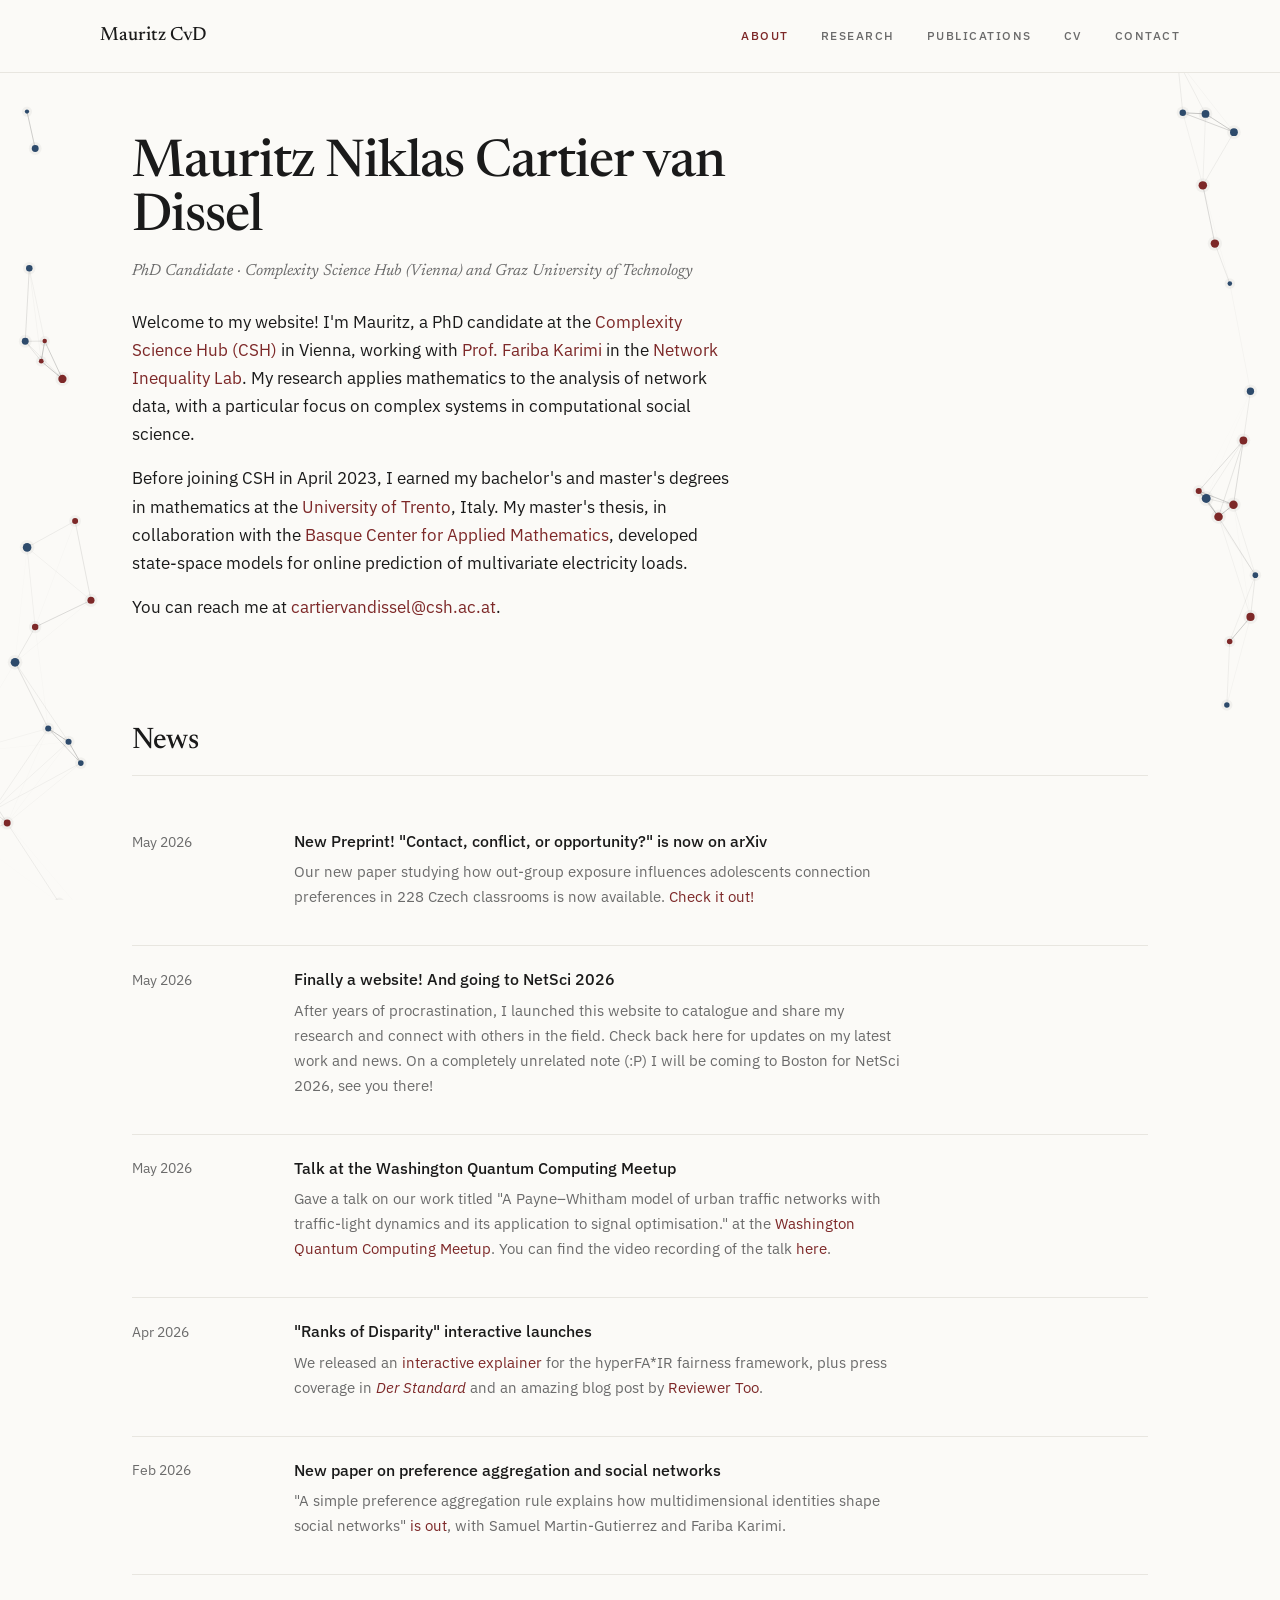
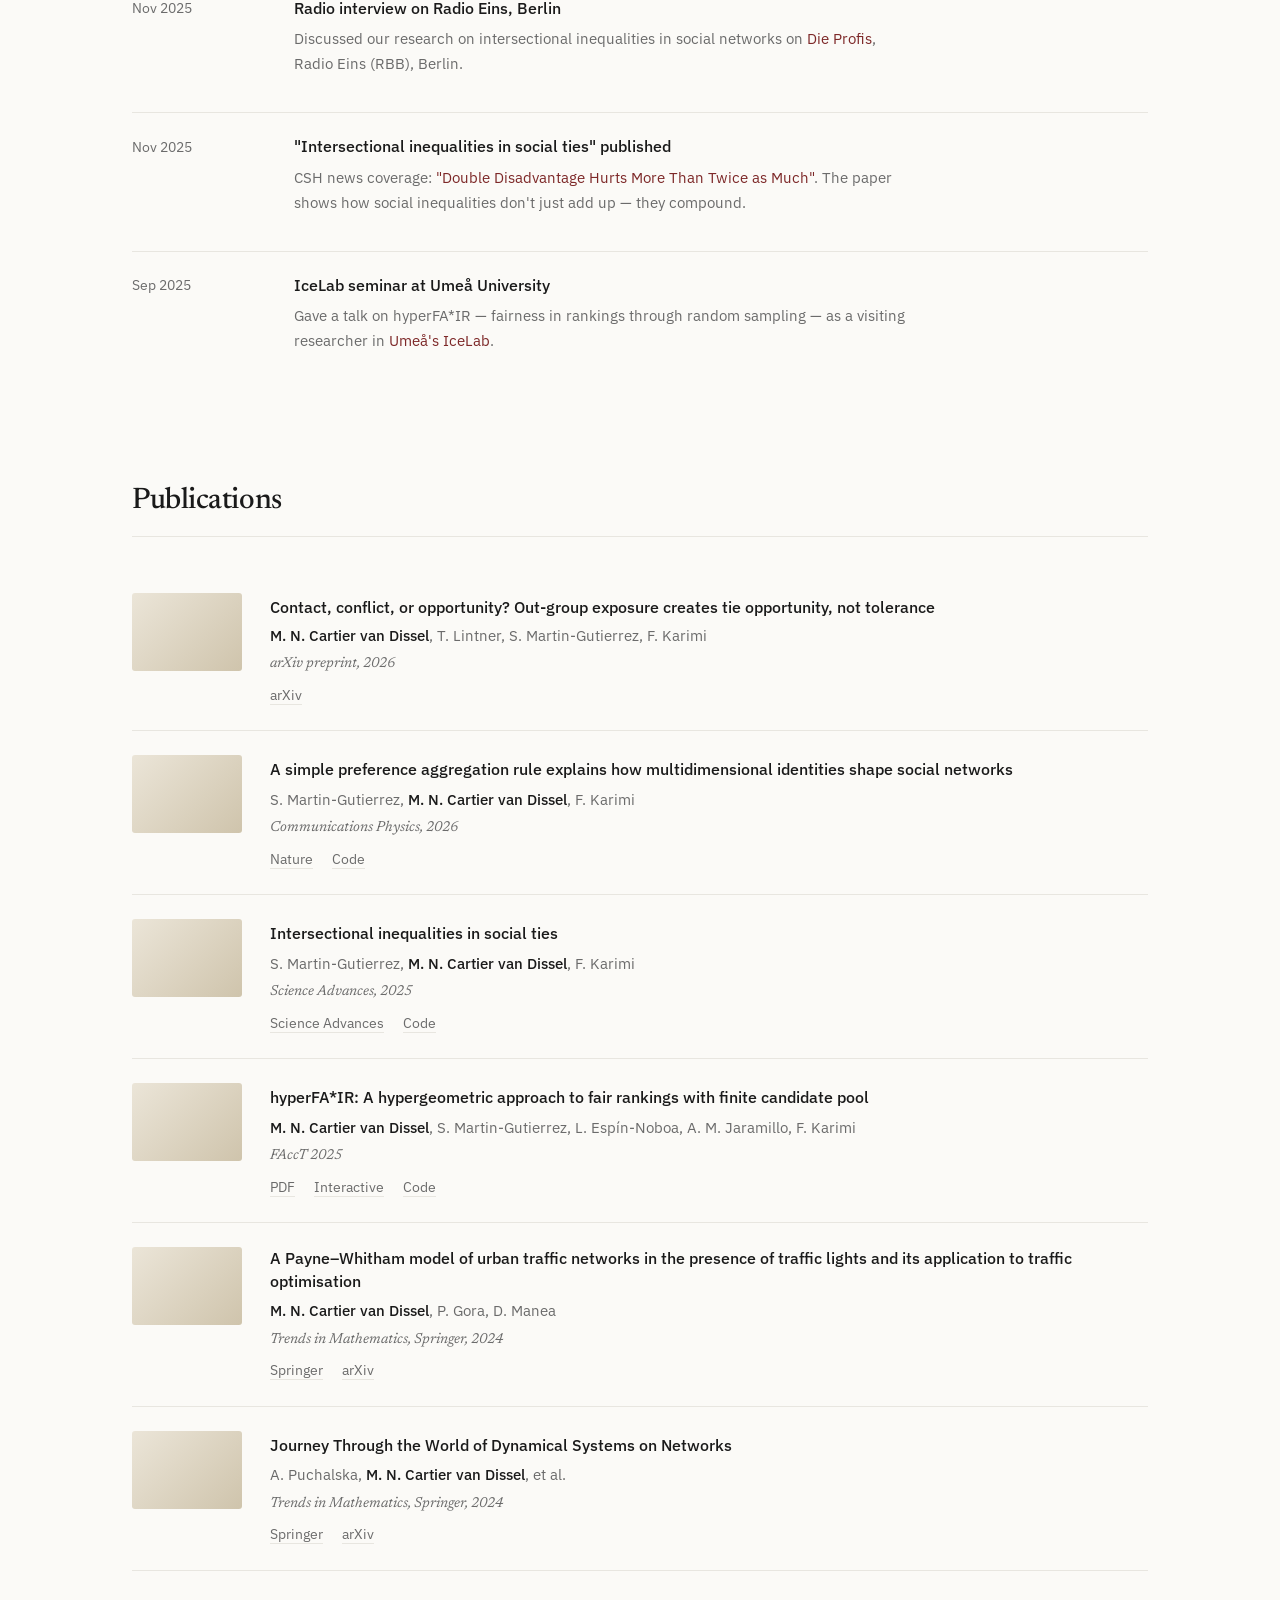
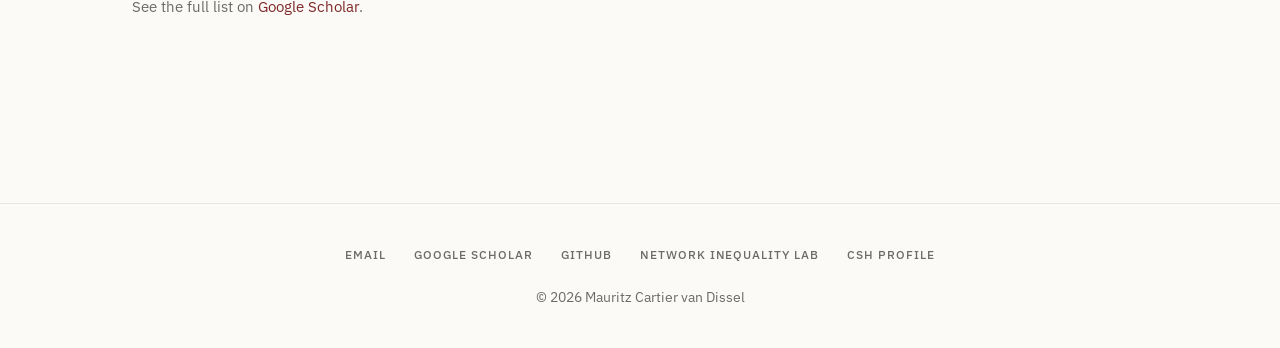
==== index.html @ 8b603297 "Update of animations and content" ====
<!DOCTYPE html>
<html lang="en">
<head>
  <meta charset="UTF-8" />
  <meta name="viewport" content="width=device-width, initial-scale=1.0" />
  <title>Mauritz Cartier van Dissel</title>
  <meta name="description" content="Mauritz Cartier van Dissel — PhD candidate in network science and complex systems at the Complexity Science Hub, Vienna." />

  <link rel="preconnect" href="https://fonts.googleapis.com">
  <link rel="preconnect" href="https://fonts.gstatic.com" crossorigin>
  <link href="https://fonts.googleapis.com/css2?family=Newsreader:ital,wght@0,400;0,500;0,600;1,400&family=IBM+Plex+Sans:wght@400;500;600&display=swap" rel="stylesheet">

  <link rel="stylesheet" href="/style.css" />
</head>
<body>

  <!-- ============== NAV ============== -->
  <nav class="site-nav">
    <div class="inner">
      <a href="/" class="brand">Mauritz CvD</a>
      <ul>
        <li><a href="/" class="current">About</a></li>
        <li><a href="/research/">Research</a></li>
        <li><a href="#publications">Publications</a></li>
        <li><a href="cv.pdf">CV</a></li>
        <li><a href="#contact">Contact</a></li>
      </ul>
    </div>
  </nav>

  <main>

    <!-- ============== HERO ============== -->
    <section id="about" class="hero">
      <div>
        <h1>Mauritz Niklas Cartier van Dissel</h1>
        <div class="role">PhD Candidate · Complexity Science Hub (Vienna) and Graz University of Technology</div>
        <p>
          Welcome to my website! I'm Mauritz, a PhD candidate at the
          <a href="https://csh.ac.at/">Complexity Science Hub (CSH)</a> in Vienna,
          working with <a href="https://csh.ac.at/researcher/fariba-karimi/">Prof. Fariba Karimi</a>
          in the <a href="https://networkinequality.com">Network Inequality Lab</a>.
          My research applies mathematics to the analysis of network data, with
          a particular focus on complex systems in computational social science.
        </p>
        <p>
          Before joining CSH in April 2023, I earned my bachelor's and master's
          degrees in mathematics at the
          <a href="https://www.unitn.it/">University of Trento</a>, Italy.
          My master's thesis, in collaboration with the
          <a href="https://www.bcamath.org/">Basque Center for Applied Mathematics</a>,
          developed state-space models for online prediction of multivariate
          electricity loads.
        </p>
        <p>
          You can reach me at
          <a href="mailto:cartiervandissel@csh.ac.at">cartiervandissel@csh.ac.at</a>.
        </p>
      </div>

      <div class="hero-network">
        <canvas id="network-canvas" width="280" height="280" aria-label="Animated network with two groups of nodes drifting under mild homophily"></canvas>
        <div class="caption"> </div>
      </div>
    </section>

    <!-- ============== NEWS ============== -->
    <section id="news">
      <h2>News</h2>
      <div class="news-list">

        <div class="news-item">
          <div class="date">May 2026</div>
          <div>
            <h3>New Preprint! "Contact, conflict, or opportunity?" is now on arXiv</h3>
            <p>
            Our new paper studying how out-group exposure influences adolescents connection preferences in 228 Czech classrooms is now available. <a href="https://arxiv.org/abs/2605.28284">Check it out!</a>
            </p>
          </div>
        </div>

        <div class="news-item">
          <div class="date">May 2026</div>
          <div>
            <h3>Finally a website! And going to NetSci 2026</h3>
            <p>
              After years of procrastination, I launched this website to catalogue and share my research and connect with others in the field. Check back here for updates on my latest work and news. On a completely unrelated note (:P) I will be coming to Boston for NetSci 2026, see you there!
            </p>
          </div>
        </div>

        <div class="news-item">
          <div class="date">May 2026</div>
          <div>
            <h3>Talk at the Washington Quantum Computing Meetup</h3>
            <p>
              Gave a talk on our work titled "A Payne–Whitham model of urban traffic networks with traffic-light dynamics and its application to signal optimisation." at the
              <a href="https://www.meetup.com/washington-quantum-computing-meetup/events/314605147/?eventOrigin=group_past_events">Washington Quantum Computing Meetup</a>. You can find the video recording of the talk <a href="https://www.youtube.com/watch?v=SikmQ08hCIs&t=288s">here</a>.
            </p>
          </div>
        </div>

        <!-- Infobae press coverage (not needed)
        <div class="news-item">
          <div class="date">May 2026</div>
          <div>
            <h3>Press coverage in <em>Infobae</em></h3>
            <p>
              Our work on multidimensional identities and social networks featured
              in Infobae, discussing how mathematical models explain patterns of
              social grouping and persistent divisions.
              <a href="https://www.infobae.com/tendencias/2026/05/16/la-seleccion-de-amistades-y-parejas-bajo-modelos-matematicos-explica-patrones-de-agrupacion-social-y-persistencia-de-divisiones/">Read more</a>.
            </p>
          </div>
        </div>-->

        <div class="news-item">
          <div class="date">Apr 2026</div>
          <div>
            <h3>"Ranks of Disparity" interactive launches</h3>
            <p>
              We released an
              <a href="https://vis.csh.ac.at/ranks-of-disparity/">interactive explainer</a>
              for the hyperFA*IR fairness framework, plus press coverage in
              <em><a href="https://www.derstandard.at/story/3000000315614/oesterreichischer-algorithmus-soll-diskriminierung-bei-bewerbungen-vermeiden">Der Standard</a></em> and an amazing blog post by <a href="https://www.reviewertoo.com/ranking-algorithm-fairness-hyperfair/">Reviewer Too</a>.
            </p>
          </div>
        </div>

        <div class="news-item">
          <div class="date">Feb 2026</div>
          <div>
            <h3>New paper on preference aggregation and social networks</h3>
            <p>
              "A simple preference aggregation rule explains how multidimensional
              identities shape social networks" <a href="https://www.nature.com/articles/s42005-026-02537-3">is out</a>, with Samuel Martin-Gutierrez
              and Fariba Karimi.
            </p>
          </div>
        </div>

        <div class="news-item">
          <div class="date">Nov 2025</div>
          <div>
            <h3>Radio interview on Radio Eins, Berlin</h3>
            <p>
              Discussed our research on intersectional inequalities in social networks on
              <a href="https://www.radioeins.de/programm/sendungen/die_profis/archivierte_sendungen/beitraege/mehrfache-diskriminierung-erschwert-aufbau-sozialer-netzwerke.html">Die Profis</a>,
              Radio Eins (RBB), Berlin.
            </p>
          </div>
        </div>

        <div class="news-item">
          <div class="date">Nov 2025</div>
          <div>
            <h3>"Intersectional inequalities in social ties" published</h3>
            <p>
              CSH news coverage: <a href="https://csh.ac.at/news/double-disadvantage-hurts-more-than-twice-as-much/">"Double Disadvantage Hurts More Than Twice as Much"</a>. The paper shows how social inequalities don't just add up — they compound.
            </p>
          </div>
        </div>

        <div class="news-item">
          <div class="date">Sep 2025</div>
          <div>
            <h3>IceLab seminar at Umeå University</h3>
            <p>
              Gave a talk on hyperFA*IR — fairness in rankings through random sampling — as a visiting researcher in
              <a href="https://www.umu.se/en/events/icelab-seminar-with-guest-researcher-mauritz-cartier-van-dissel_12135932/">Umeå's IceLab</a>.
            </p>
          </div>
        </div>

      </div>
    </section>

    <!-- ============== PUBLICATIONS ============== -->
    <section id="publications">
      <h2>Publications</h2>

      <div class="pub">
        <div class="thumb"></div>
        <div>
          <span class="title">Contact, conflict, or opportunity? Out-group exposure creates tie opportunity, not tolerance</span>
          <div class="authors">
            <span class="me">M. N. Cartier van Dissel</span>, T. Lintner, S. Martin-Gutierrez, F. Karimi
          </div>
          <div class="venue">arXiv preprint, 2026</div>
          <div class="links">
            <a href="https://arxiv.org/abs/2605.28284">arXiv</a>
          </div>
        </div>
      </div>

      <div class="pub">
        <div class="thumb"></div>
        <div>
          <a href="https://www.nature.com/articles/s42005-026-02537-3" class="title">A simple preference aggregation rule explains how multidimensional identities shape social networks</a>
          <div class="authors">
            S. Martin-Gutierrez, <span class="me">M. N. Cartier van Dissel</span>, F. Karimi
          </div>
          <div class="venue">Communications Physics, 2026</div>
          <div class="links">
            <a href="https://www.nature.com/articles/s42005-026-02537-3">Nature</a>
            <a href="https://github.com/CSHVienna/multisoc">Code</a>
          </div>
        </div>
      </div>

      <div class="pub">
        <div class="thumb"></div>
        <div>
          <a href="https://www.science.org/doi/10.1126/sciadv.adu9025" class="title">Intersectional inequalities in social ties</a>
          <div class="authors">
            S. Martin-Gutierrez, <span class="me">M. N. Cartier van Dissel</span>, F. Karimi
          </div>
          <div class="venue">Science Advances, 2025</div>
          <div class="links">
            <a href="https://www.science.org/doi/10.1126/sciadv.adu9025">Science Advances</a>
            <a href="https://github.com/CSHVienna/multisoc">Code</a>
          </div>
        </div>
      </div>

      <div class="pub">
        <div class="thumb"></div>
        <div>
          <a href="https://dl.acm.org/doi/10.1145/3715275.3732143" class="title">hyperFA*IR: A hypergeometric approach to fair rankings with finite candidate pool</a>
          <div class="authors">
            <span class="me">M. N. Cartier van Dissel</span>, S. Martin-Gutierrez, L. Espín-Noboa, A. M. Jaramillo, F. Karimi
          </div>
          <div class="venue">FAccT 2025</div>
          <div class="links">
            <a href="https://arxiv.org/pdf/2506.14349">PDF</a>
            <a href="https://vis.csh.ac.at/ranks-of-disparity/">Interactive</a>
            <a href="https://github.com/CSHVienna/hyper_fair">Code</a>
          </div>
        </div>
      </div>

      <div class="pub">
        <div class="thumb"></div>
        <div>
          <a href="https://link.springer.com/chapter/10.1007/978-3-032-02326-1_9" class="title">A Payne–Whitham model of urban traffic networks in the presence of traffic lights and its application to traffic optimisation</a>
          <div class="authors">
            <span class="me">M. N. Cartier van Dissel</span>, P. Gora, D. Manea
          </div>
          <div class="venue">Trends in Mathematics, Springer, 2024</div>
          <div class="links">
            <a href="https://link.springer.com/chapter/10.1007/978-3-032-02326-1_9">Springer</a>
            <a href="https://arxiv.org/abs/2401.04436">arXiv</a>
          </div>
        </div>
      </div>

      <div class="pub">
        <div class="thumb"></div>
        <div>
          <a href="https://link.springer.com/chapter/10.1007/978-3-032-02326-1_8" class="title">Journey Through the World of Dynamical Systems on Networks</a>
          <div class="authors">
            A. Puchalska, <span class="me">M. N. Cartier van Dissel</span>, et al.
          </div>
          <div class="venue">Trends in Mathematics, Springer, 2024</div>
          <div class="links">
            <a href="https://link.springer.com/chapter/10.1007/978-3-032-02326-1_8">Springer</a>
            <a href="https://arxiv.org/abs/2512.17571">arXiv</a>
          </div>
        </div>
      </div>

      <p style="margin-top:1.5rem; font-size:0.92rem; color: var(--text-muted);">
        See the full list on
        <a href="https://scholar.google.com/citations?user=jZ_h_rQAAAAJ">Google Scholar</a>.
      </p>

    </section>

  </main>

  <!-- ============== FOOTER ============== -->
  <footer class="site-footer" id="contact">
    <div class="links">
      <a href="mailto:cartiervandissel@csh.ac.at">Email</a>
      <a href="https://scholar.google.com/citations?user=jZ_h_rQAAAAJ">Google Scholar</a>
      <a href="https://github.com/MauritzNiklas">GitHub</a>
      <a href="https://networkinequality.com">Network Inequality Lab</a>
      <a href="https://csh.ac.at/mauritz-cartier-van-dissel/">CSH Profile</a>
    </div>
    <div>© 2026 Mauritz Cartier van Dissel</div>
  </footer>

  <!-- full-screen interactive network (does not block page interaction) -->
  <canvas id="network-full" aria-hidden="true"></canvas>

  <!-- <script src="/network.js"></script> --> <!-- IGNORE -->
  <script src="/network2.js"></script>
</body>
</html>
---- style.css ----
/* ============================================================
   Shared stylesheet — Mauritz Cartier van Dissel
   Edit any color or spacing here and every page updates.
   ============================================================ */

:root {
  --bg: #fbfaf7;
  --text: #1a1a1a;
  --text-muted: #6b6b6b;
  --text-soft: #999;
  --accent: #7d2828;
  --accent-2: #2d4a6b;
  --border: #e8e6e0;
  --max-width: 1080px;
}

* { box-sizing: border-box; margin: 0; padding: 0; }

html { scroll-behavior: smooth; }

body {
  font-family: 'IBM Plex Sans', system-ui, sans-serif;
  background: var(--bg);
  color: var(--text);
  line-height: 1.65;
  font-size: 17px;
  -webkit-font-smoothing: antialiased;
  -moz-osx-font-smoothing: grayscale;
}

h1, h2, h3, h4 {
  font-family: 'Newsreader', Georgia, serif;
  font-weight: 500;
  letter-spacing: -0.015em;
}

a {
  color: var(--accent);
  text-decoration: none;
  border-bottom: 1px solid transparent;
  transition: border-color 0.2s ease, color 0.2s ease;
}

a:hover { border-bottom-color: var(--accent); }

/* ---------- Navigation ---------- */
nav.site-nav {
  border-bottom: 1px solid var(--border);
  padding: 1.25rem 2rem;
  position: sticky;
  top: 0;
  background: rgba(251, 250, 247, 0.92);
  backdrop-filter: blur(8px);
  -webkit-backdrop-filter: blur(8px);
  z-index: 10;
}

nav.site-nav .inner {
  max-width: var(--max-width);
  margin: 0 auto;
  display: flex;
  justify-content: space-between;
  align-items: baseline;
  flex-wrap: wrap;
  gap: 1rem;
}

nav.site-nav .brand {
  font-family: 'Newsreader', serif;
  font-size: 1.2rem;
  font-weight: 500;
  color: var(--text);
  border: none;
}

nav.site-nav ul {
  display: flex;
  gap: 2rem;
  list-style: none;
}

nav.site-nav ul a {
  color: var(--text-muted);
  font-size: 0.78rem;
  letter-spacing: 0.12em;
  text-transform: uppercase;
  font-weight: 500;
  border: none;
}

nav.site-nav ul a:hover,
nav.site-nav ul a.current { color: var(--accent); }

/* ---------- Layout ---------- */
main {
  max-width: var(--max-width);
  margin: 0 auto;
  padding: 4rem 2rem 2rem;
}

section { margin-bottom: 5.5rem; scroll-margin-top: 5rem; }

h2 {
  font-size: 1.85rem;
  margin-bottom: 2rem;
  padding-bottom: 0.6rem;
  border-bottom: 1px solid var(--border);
}

h3 {
  font-size: 1.3rem;
  margin-bottom: 0.75rem;
}

p { margin-bottom: 1rem; max-width: 68ch; }

/* ---------- Hero ---------- */
.hero {
  display: grid;
  grid-template-columns: 1fr auto;
  gap: 3rem;
  align-items: center;
  margin-bottom: 5rem;
}

.hero h1 {
  font-size: 3.25rem;
  line-height: 1.05;
  margin-bottom: 0.75rem;
  letter-spacing: -0.02em;
}

.hero .role {
  font-size: 1rem;
  color: var(--text-muted);
  margin-bottom: 1.5rem;
  font-style: italic;
  font-family: 'Newsreader', serif;
}

/* Animated network canvas in the hero */
.hero-network {
  width: 360px;
  height: 360px;
  flex-shrink: 0;
  position: relative;
}

#network-canvas {
  width: 100%;
  height: 100%;
  display: block;
}

.hero-network .caption {
  position: absolute;
  bottom: -1.5rem;
  right: 0;
  font-size: 0.72rem;
  color: var(--text-soft);
  font-style: italic;
  letter-spacing: 0.04em;
}

/* ---------- News ---------- */
.news-list { display: flex; flex-direction: column; }

.news-item {
  display: grid;
  grid-template-columns: 130px 1fr;
  gap: 2rem;
  padding: 1.25rem 0;
  border-bottom: 1px solid var(--border);
}

.news-item:last-child { border-bottom: none; }

.news-item .date {
  color: var(--text-muted);
  font-size: 0.88rem;
  font-variant-numeric: tabular-nums;
  padding-top: 0.15rem;
}

.news-item h3 {
  font-family: 'IBM Plex Sans', sans-serif;
  font-size: 1rem;
  font-weight: 500;
  margin-bottom: 0.3rem;
  letter-spacing: 0;
}

.news-item p {
  color: var(--text-muted);
  font-size: 0.95rem;
}

/* ---------- Publications ---------- */
.pub {
  display: grid;
  grid-template-columns: 110px 1fr;
  gap: 1.75rem;
  padding: 1.5rem 0;
  border-bottom: 1px solid var(--border);
  align-items: start;
}

.pub:last-child { border-bottom: none; }

.pub .thumb {
  width: 110px;
  height: 78px;
  background: linear-gradient(135deg, #ebe5d8, #cfc4ac);
  border-radius: 3px;
  flex-shrink: 0;
}

.pub .title {
  font-weight: 500;
  margin-bottom: 0.35rem;
  display: inline-block;
  color: var(--text);
  font-size: 1.02rem;
  line-height: 1.4;
}

.pub .title:hover { color: var(--accent); }

.pub .authors {
  color: var(--text-muted);
  font-size: 0.92rem;
  margin-bottom: 0.25rem;
}

.pub .authors .me { color: var(--text); font-weight: 500; }

.pub .venue {
  font-style: italic;
  color: var(--text-muted);
  font-size: 0.9rem;
  font-family: 'Newsreader', serif;
}

.pub .links {
  margin-top: 0.5rem;
  font-size: 0.85rem;
}

.pub .links a {
  margin-right: 1rem;
  color: var(--text-muted);
  border-bottom: 1px solid var(--border);
}

.pub .links a:hover { color: var(--accent); border-bottom-color: var(--accent); }

/* ---------- Research / project cards ---------- */
.project-grid {
  display: grid;
  grid-template-columns: repeat(2, 1fr);
  gap: 2rem;
}

.project-card {
  border: 1px solid var(--border);
  border-radius: 4px;
  overflow: hidden;
  display: flex;
  flex-direction: column;
  background: #fff;
  transition: transform 0.2s ease, box-shadow 0.2s ease;
}

.project-card:hover {
  transform: translateY(-2px);
  box-shadow: 0 8px 24px rgba(0,0,0,0.06);
}

.project-card a.cover {
  border: none;
  display: block;
}

.project-card .cover-img {
  width: 100%;
  aspect-ratio: 16/9;
  background: linear-gradient(135deg, #ebe5d8, #cfc4ac);
  display: block;
}

.project-card .body { padding: 1.25rem 1.5rem 1.5rem; flex: 1; }

.project-card h3 {
  font-size: 1.15rem;
  margin-bottom: 0.5rem;
}

.project-card h3 a {
  color: var(--text);
  border: none;
}

.project-card h3 a:hover { color: var(--accent); }

.project-card p {
  color: var(--text-muted);
  font-size: 0.93rem;
  margin-bottom: 0.5rem;
}

.project-card .tags {
  font-size: 0.78rem;
  color: var(--text-soft);
  letter-spacing: 0.08em;
  text-transform: uppercase;
}

/* ---------- Project page ---------- */
.project-header {
  margin-bottom: 3rem;
}

.project-header .eyebrow {
  font-size: 0.78rem;
  letter-spacing: 0.12em;
  text-transform: uppercase;
  color: var(--text-soft);
  margin-bottom: 0.5rem;
}

.project-header h1 {
  font-size: 2.6rem;
  line-height: 1.1;
  margin-bottom: 1rem;
  letter-spacing: -0.02em;
}

.project-header .lede {
  font-size: 1.15rem;
  color: var(--text-muted);
  font-family: 'Newsreader', serif;
  font-style: italic;
  max-width: 60ch;
}

.project-teaser {
  width: 100%;
  aspect-ratio: 16/7;
  background: linear-gradient(135deg, #ebe5d8 0%, #cfc4ac 50%, #b8a98a 100%);
  border-radius: 4px;
  margin-bottom: 3rem;
  position: relative;
  overflow: hidden;
}

.meta-block {
  display: grid;
  grid-template-columns: repeat(3, 1fr);
  gap: 2rem;
  padding: 1.5rem 0;
  border-top: 1px solid var(--border);
  border-bottom: 1px solid var(--border);
  margin-bottom: 3rem;
  font-size: 0.9rem;
}

.meta-block .label {
  font-size: 0.72rem;
  letter-spacing: 0.12em;
  text-transform: uppercase;
  color: var(--text-soft);
  margin-bottom: 0.4rem;
}

.back-link {
  display: inline-block;
  margin-bottom: 2rem;
  font-size: 0.85rem;
  color: var(--text-muted);
  border: none;
}

.back-link:hover { color: var(--accent); }

/* ---------- Footer ---------- */
footer.site-footer {
  border-top: 1px solid var(--border);
  margin-top: 4rem;
  padding: 2.5rem 2rem;
  text-align: center;
  color: var(--text-muted);
  font-size: 0.9rem;
}

footer.site-footer .links {
  display: flex;
  gap: 1.75rem;
  justify-content: center;
  margin-bottom: 1.25rem;
  flex-wrap: wrap;
}

footer.site-footer .links a {
  color: var(--text-muted);
  border: none;
  letter-spacing: 0.08em;
  text-transform: uppercase;
  font-size: 0.78rem;
  font-weight: 500;
}

footer.site-footer .links a:hover { color: var(--accent); }

/* ---------- Mobile ---------- */
@media (max-width: 760px) {
  body { font-size: 16px; }
  .hero { grid-template-columns: 1fr; gap: 2rem; }
  .hero h1 { font-size: 2.25rem; }
  .hero-network { width: 300px; height: 300px; }
  #network-canvas { width: 100%; height: 100%; }
  .news-item, .pub { grid-template-columns: 1fr; gap: 0.5rem; }
  .pub .thumb { width: 100%; height: 140px; }
  nav.site-nav { padding: 1rem; }
  nav.site-nav .inner { flex-direction: column; align-items: flex-start; gap: 0.75rem; }
  nav.site-nav ul { gap: 1.25rem; flex-wrap: wrap; }
  main { padding: 2.5rem 1.25rem; }
  h2 { font-size: 1.5rem; }
  .project-grid { grid-template-columns: 1fr; }
  .project-header h1 { font-size: 1.9rem; }
  .meta-block { grid-template-columns: 1fr; gap: 1rem; }
  .tool-panel-inner { flex-direction: column; }
  .tool-panel-preview { flex: none; width: 100%; }
}

/* ---------- Interactive tool panel (hyperFA*IR) ---------- */
.tool-panel {
  background: #f3ede2;
  border: 1px solid var(--border);
  border-radius: 8px;
  padding: 2rem;
  margin: 2.5rem 0;
}

.tool-panel-inner {
  display: flex;
  gap: 2rem;
  align-items: center;
}

.tool-panel-text { flex: 1; }

.tool-panel-preview {
  flex: 0 0 38%;
  border-radius: 6px;
  overflow: hidden;
  border: 1px solid var(--border);
}

.tool-cta {
  display: inline-block;
  margin-top: 1rem;
  padding: 0.5rem 1.2rem;
  background: var(--accent);
  color: #fff;
  border-radius: 4px;
  font-family: 'IBM Plex Sans', sans-serif;
  font-size: 0.9rem;
  text-decoration: none;
  border-bottom: none;
}

.tool-cta:hover { opacity: 0.85; border-bottom: none; }
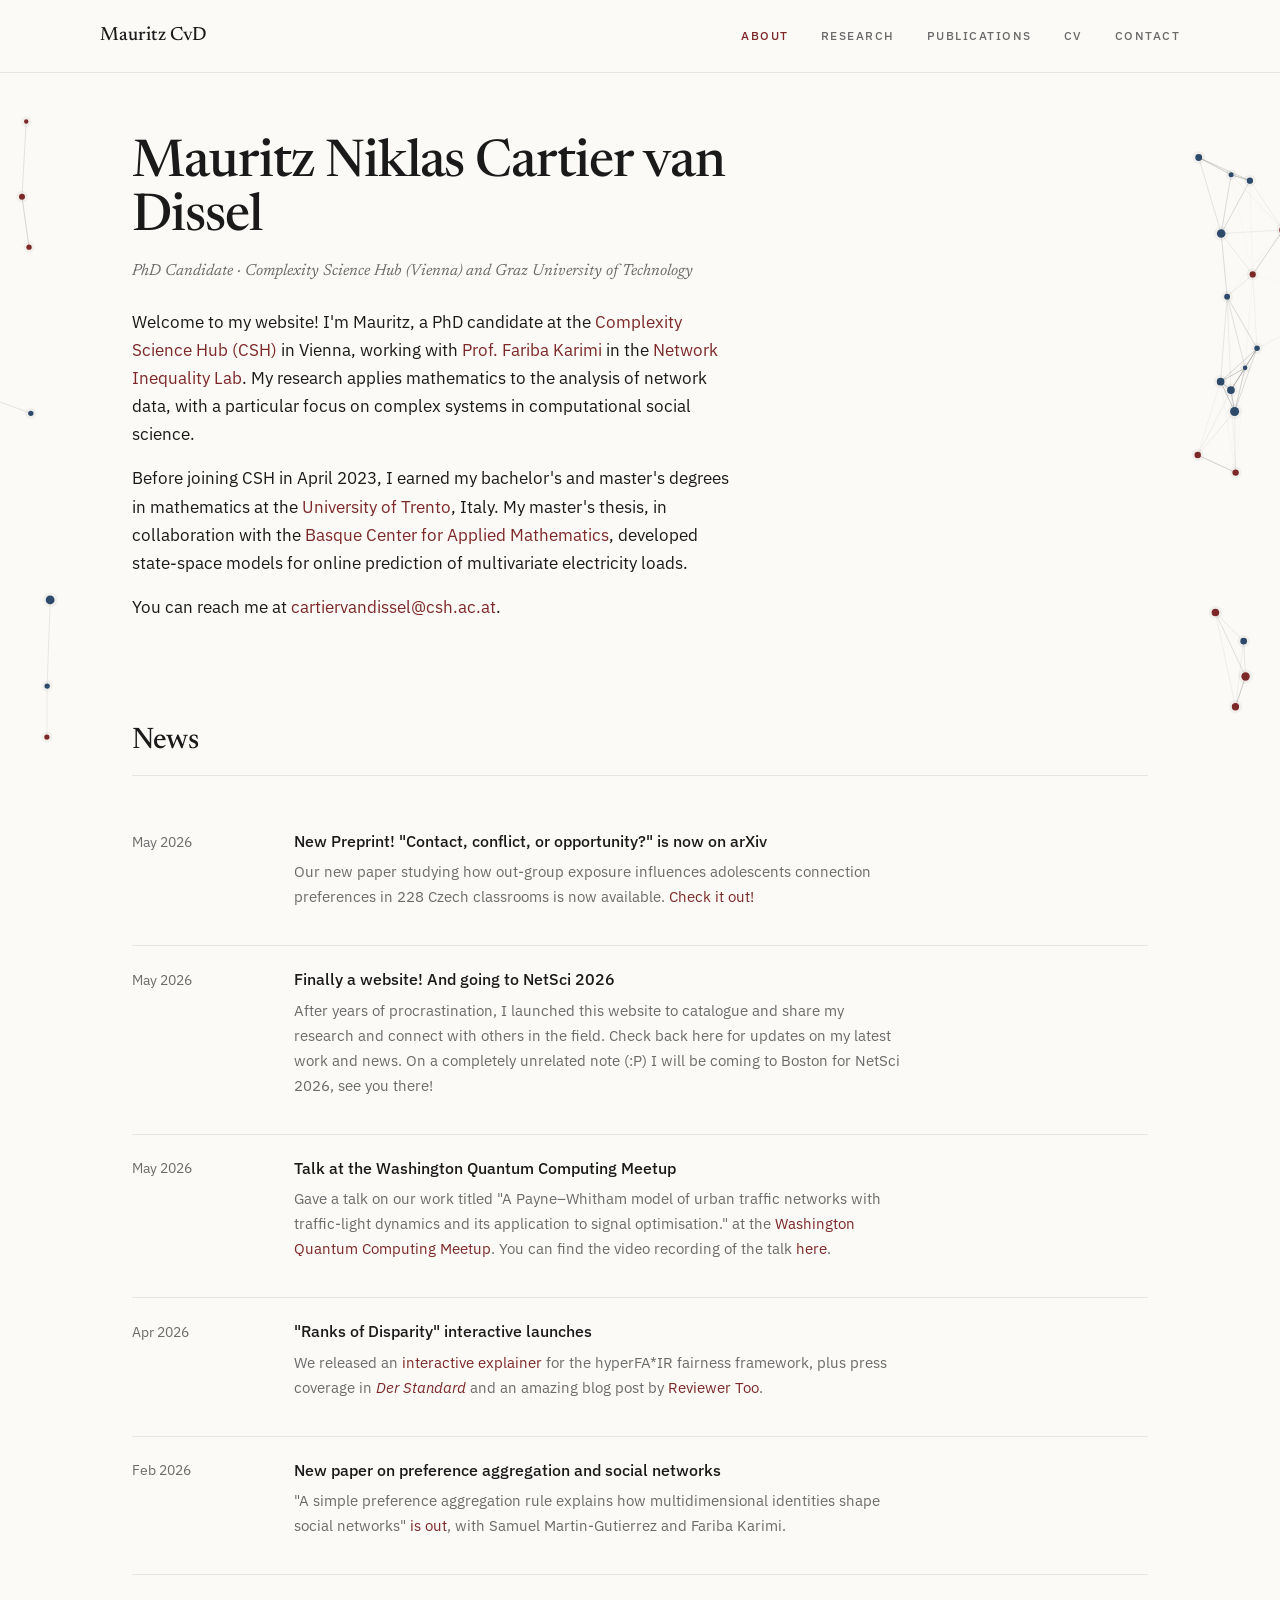
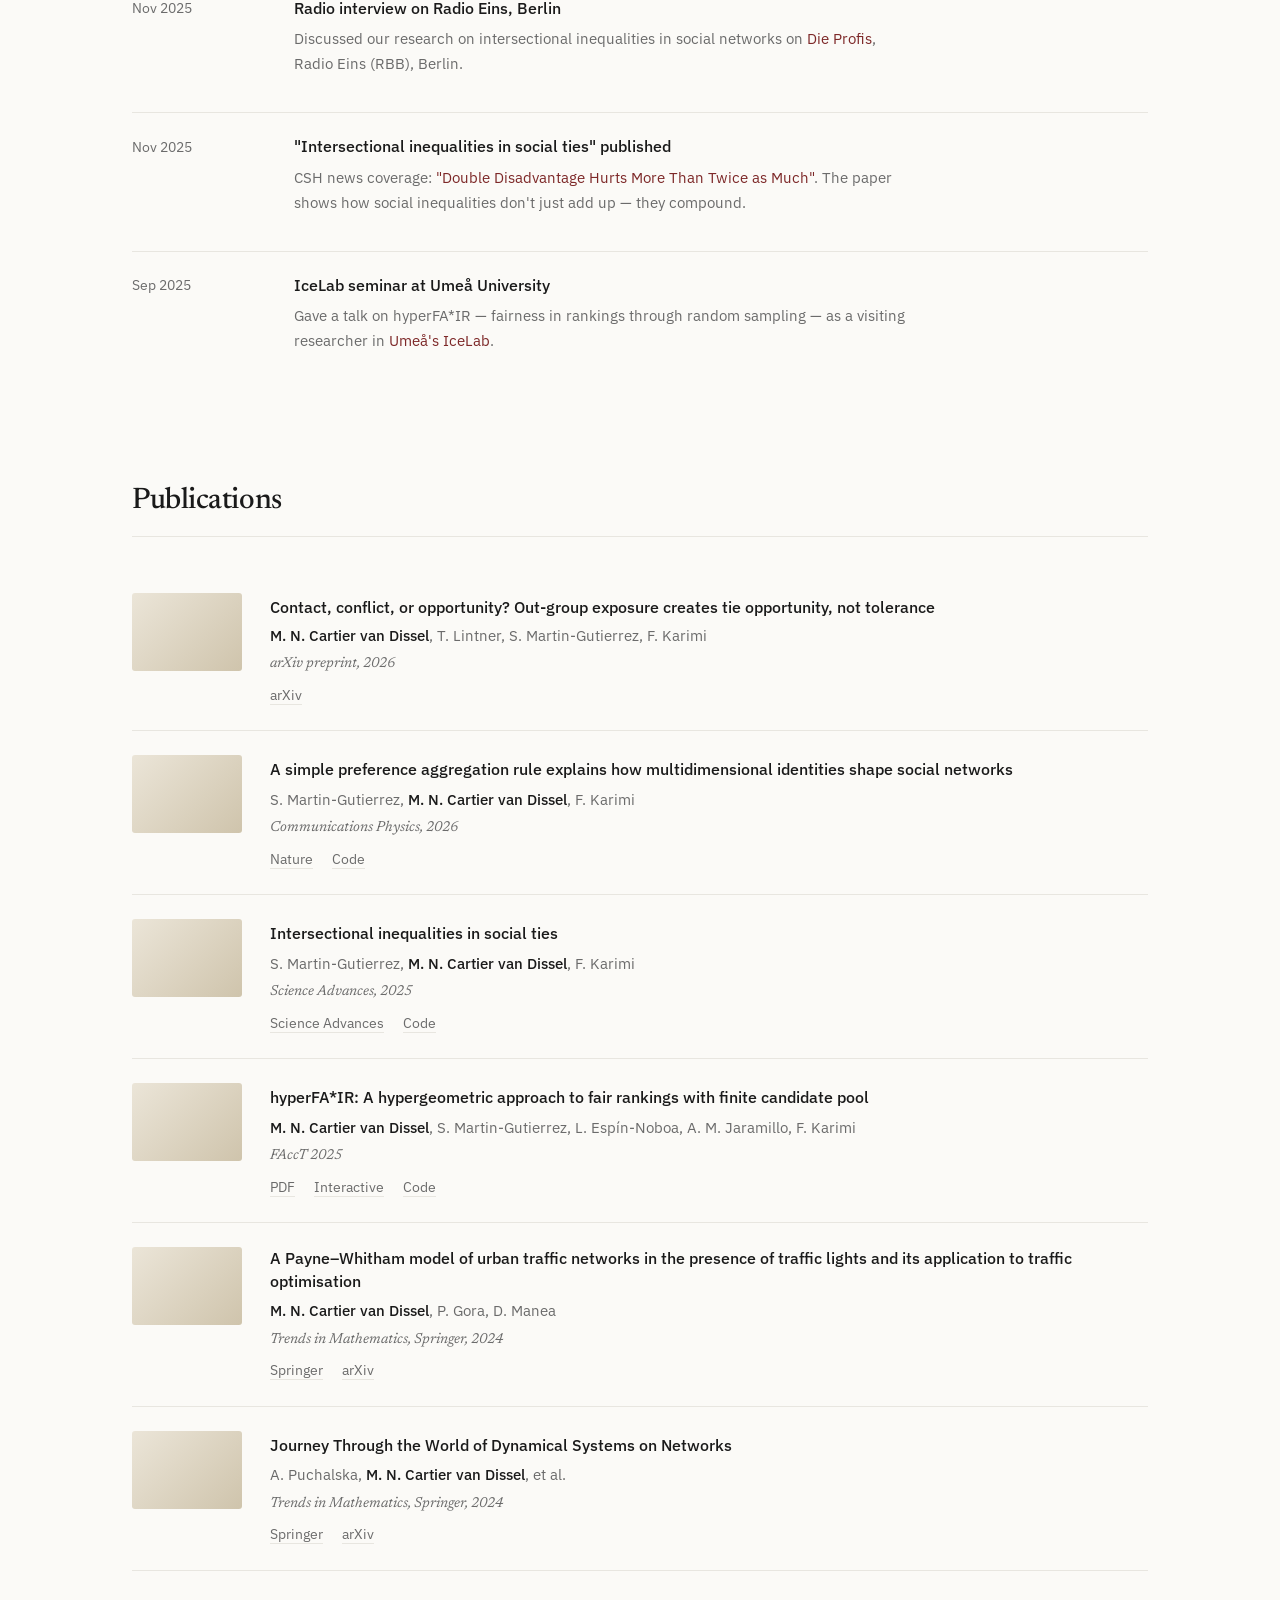
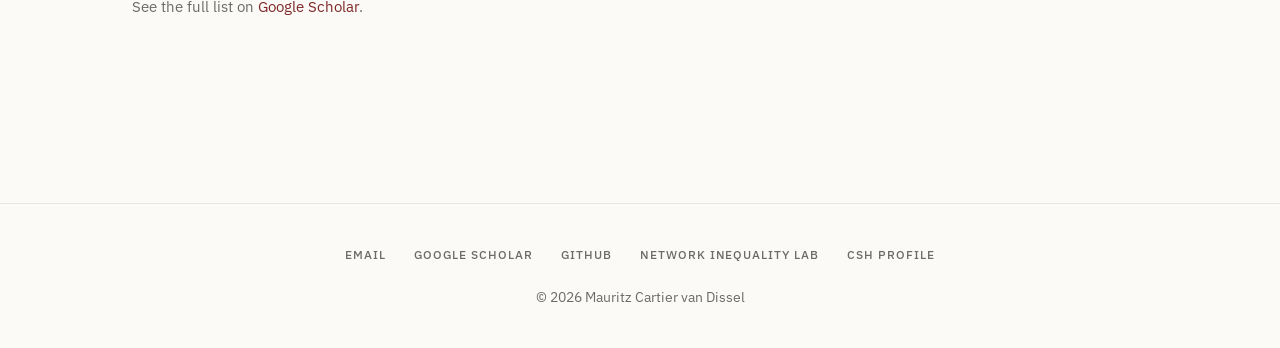
==== commit 74371b86: "cv update" ====
--- a/index.html
+++ b/index.html
@@ -22,7 +22,7 @@
         <li><a href="/" class="current">About</a></li>
         <li><a href="/research/">Research</a></li>
         <li><a href="#publications">Publications</a></li>
-        <li><a href="cv.pdf">CV</a></li>
+        <li><a href="CV.pdf">CV</a></li>
         <li><a href="#contact">Contact</a></li>
       </ul>
     </div>
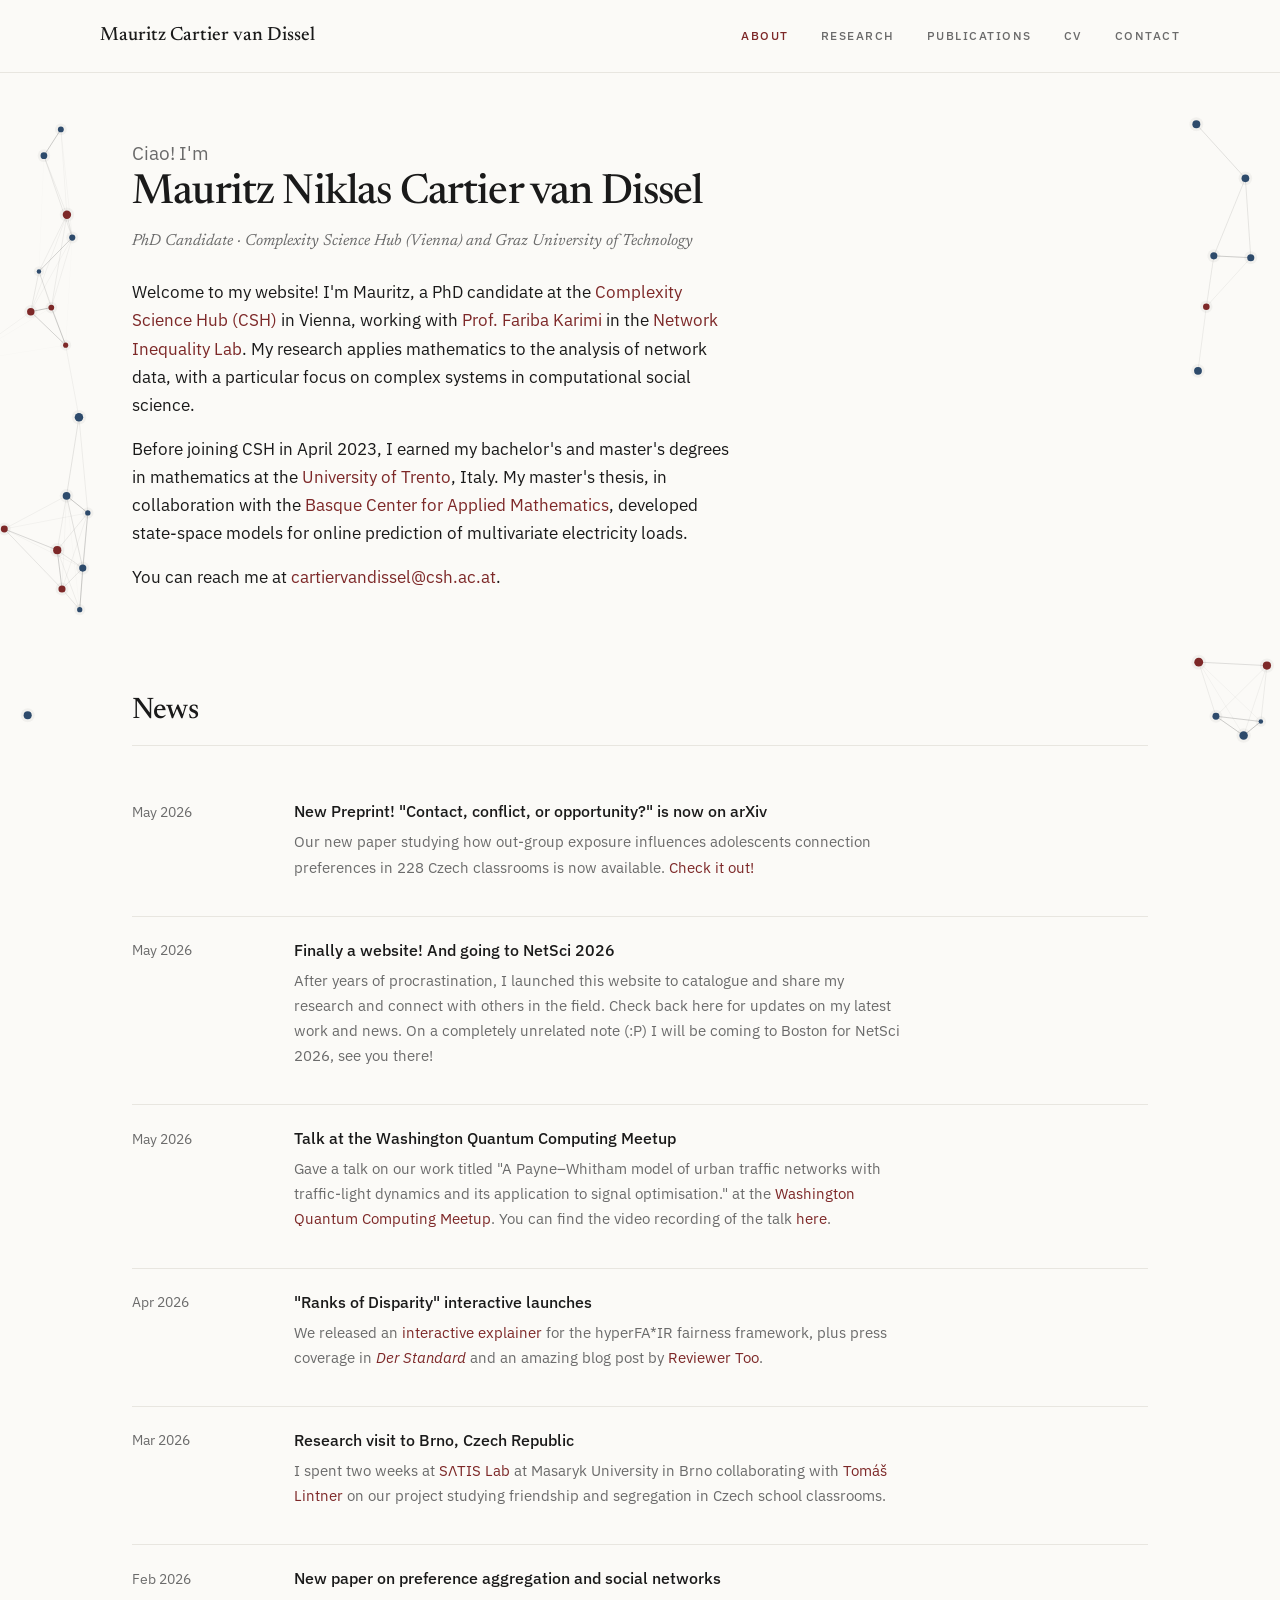
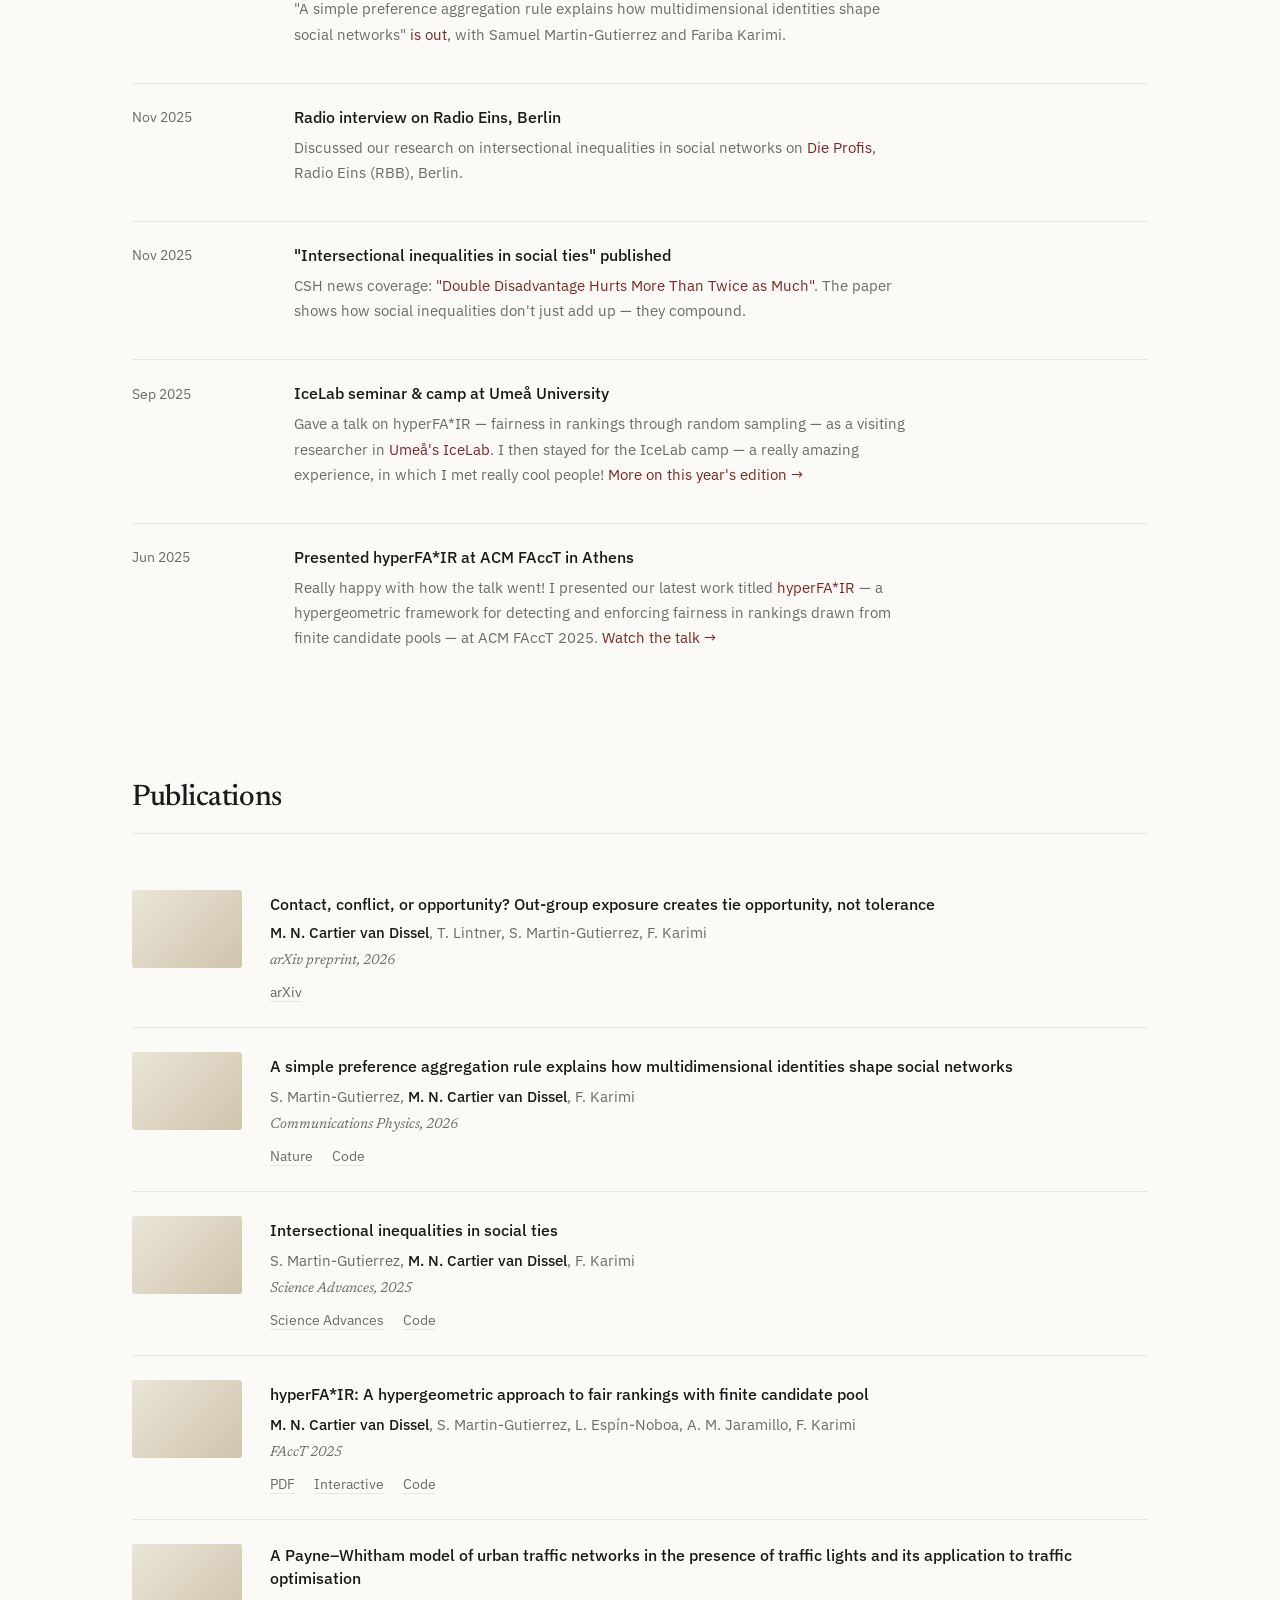
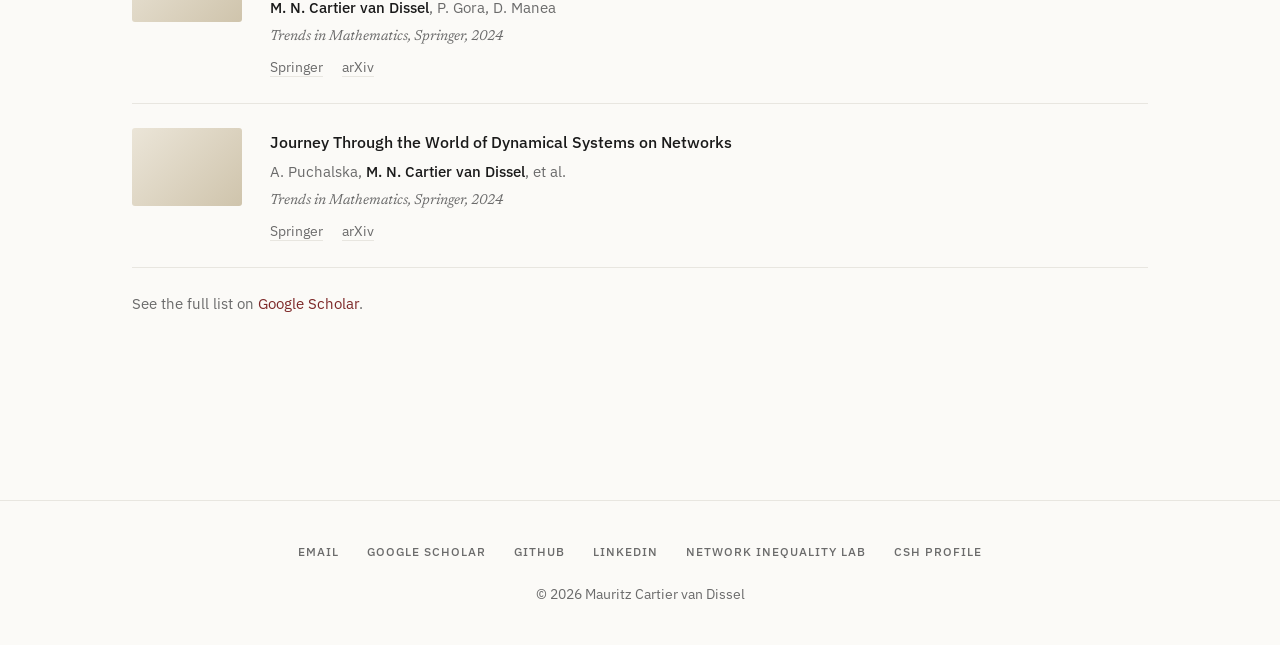
==== commit 052b182d: "updates" ====
--- a/index.html
+++ b/index.html
@@ -17,7 +17,7 @@
   <!-- ============== NAV ============== -->
   <nav class="site-nav">
     <div class="inner">
-      <a href="/" class="brand">Mauritz CvD</a>
+      <a href="/" class="brand">Mauritz Cartier van Dissel</a>
       <ul>
         <li><a href="/" class="current">About</a></li>
         <li><a href="/research/">Research</a></li>
@@ -33,7 +33,8 @@
     <!-- ============== HERO ============== -->
     <section id="about" class="hero">
       <div>
-        <h1>Mauritz Niklas Cartier van Dissel</h1>
+        <p style="font-family:'IBM Plex Sans',sans-serif; font-size:1.2rem; color:var(--text-muted); margin-bottom:0.25rem;">Ciao! I'm</p>
+        <h1 style="font-size:2.6rem;">Mauritz Niklas Cartier van Dissel</h1>
         <div class="role">PhD Candidate · Complexity Science Hub (Vienna) and Graz University of Technology</div>
         <p>
           Welcome to my website! I'm Mauritz, a PhD candidate at the
@@ -128,6 +129,17 @@
         </div>
 
         <div class="news-item">
+          <div class="date">Mar 2026</div>
+          <div>
+            <h3>Research visit to Brno, Czech Republic</h3>
+            <p>
+              I spent two weeks at <a href="https://www.satislab.eu/news/research-visitor-from-complexity-science-hub-vienna">SΛTIS Lab</a> at Masaryk University in Brno collaborating with
+              <a href="https://tomaslintner.com/">Tomáš Lintner</a> on our project studying friendship and segregation in Czech school classrooms.
+            </p>
+          </div>
+        </div>
+
+        <div class="news-item">
           <div class="date">Feb 2026</div>
           <div>
             <h3>New paper on preference aggregation and social networks</h3>
@@ -164,10 +176,26 @@
         <div class="news-item">
           <div class="date">Sep 2025</div>
           <div>
-            <h3>IceLab seminar at Umeå University</h3>
+            <h3>IceLab seminar & camp at Umeå University</h3>
             <p>
               Gave a talk on hyperFA*IR — fairness in rankings through random sampling — as a visiting researcher in
               <a href="https://www.umu.se/en/events/icelab-seminar-with-guest-researcher-mauritz-cartier-van-dissel_12135932/">Umeå's IceLab</a>.
+              I then stayed for the IceLab camp — a really amazing experience, in which I met really cool people!
+              <a href="https://www.linkedin.com/feed/update/urn:li:activity:7384864238344851456/">More on this year's edition →</a>
+            </p>
+          </div>
+        </div>
+
+        <div class="news-item">
+          <div class="date">Jun 2025</div>
+          <div>
+            <h3>Presented hyperFA*IR at ACM FAccT in Athens</h3>
+            <p>
+              Really happy with how the talk went! I presented our latest work titled
+              <a href="https://dl.acm.org/doi/10.1145/3715275.3732143">hyperFA*IR</a> —
+              a hypergeometric framework for detecting and enforcing fairness in rankings
+              drawn from finite candidate pools — at ACM FAccT 2025.
+              <a href="https://www.youtube.com/watch?v=T-oy9VAT9Ko">Watch the talk →</a>
             </p>
           </div>
         </div>
@@ -284,6 +312,7 @@
       <a href="mailto:cartiervandissel@csh.ac.at">Email</a>
       <a href="https://scholar.google.com/citations?user=jZ_h_rQAAAAJ">Google Scholar</a>
       <a href="https://github.com/MauritzNiklas">GitHub</a>
+      <a href="https://www.linkedin.com/in/mauritz-cvd/">LinkedIn</a>
       <a href="https://networkinequality.com">Network Inequality Lab</a>
       <a href="https://csh.ac.at/mauritz-cartier-van-dissel/">CSH Profile</a>
     </div>
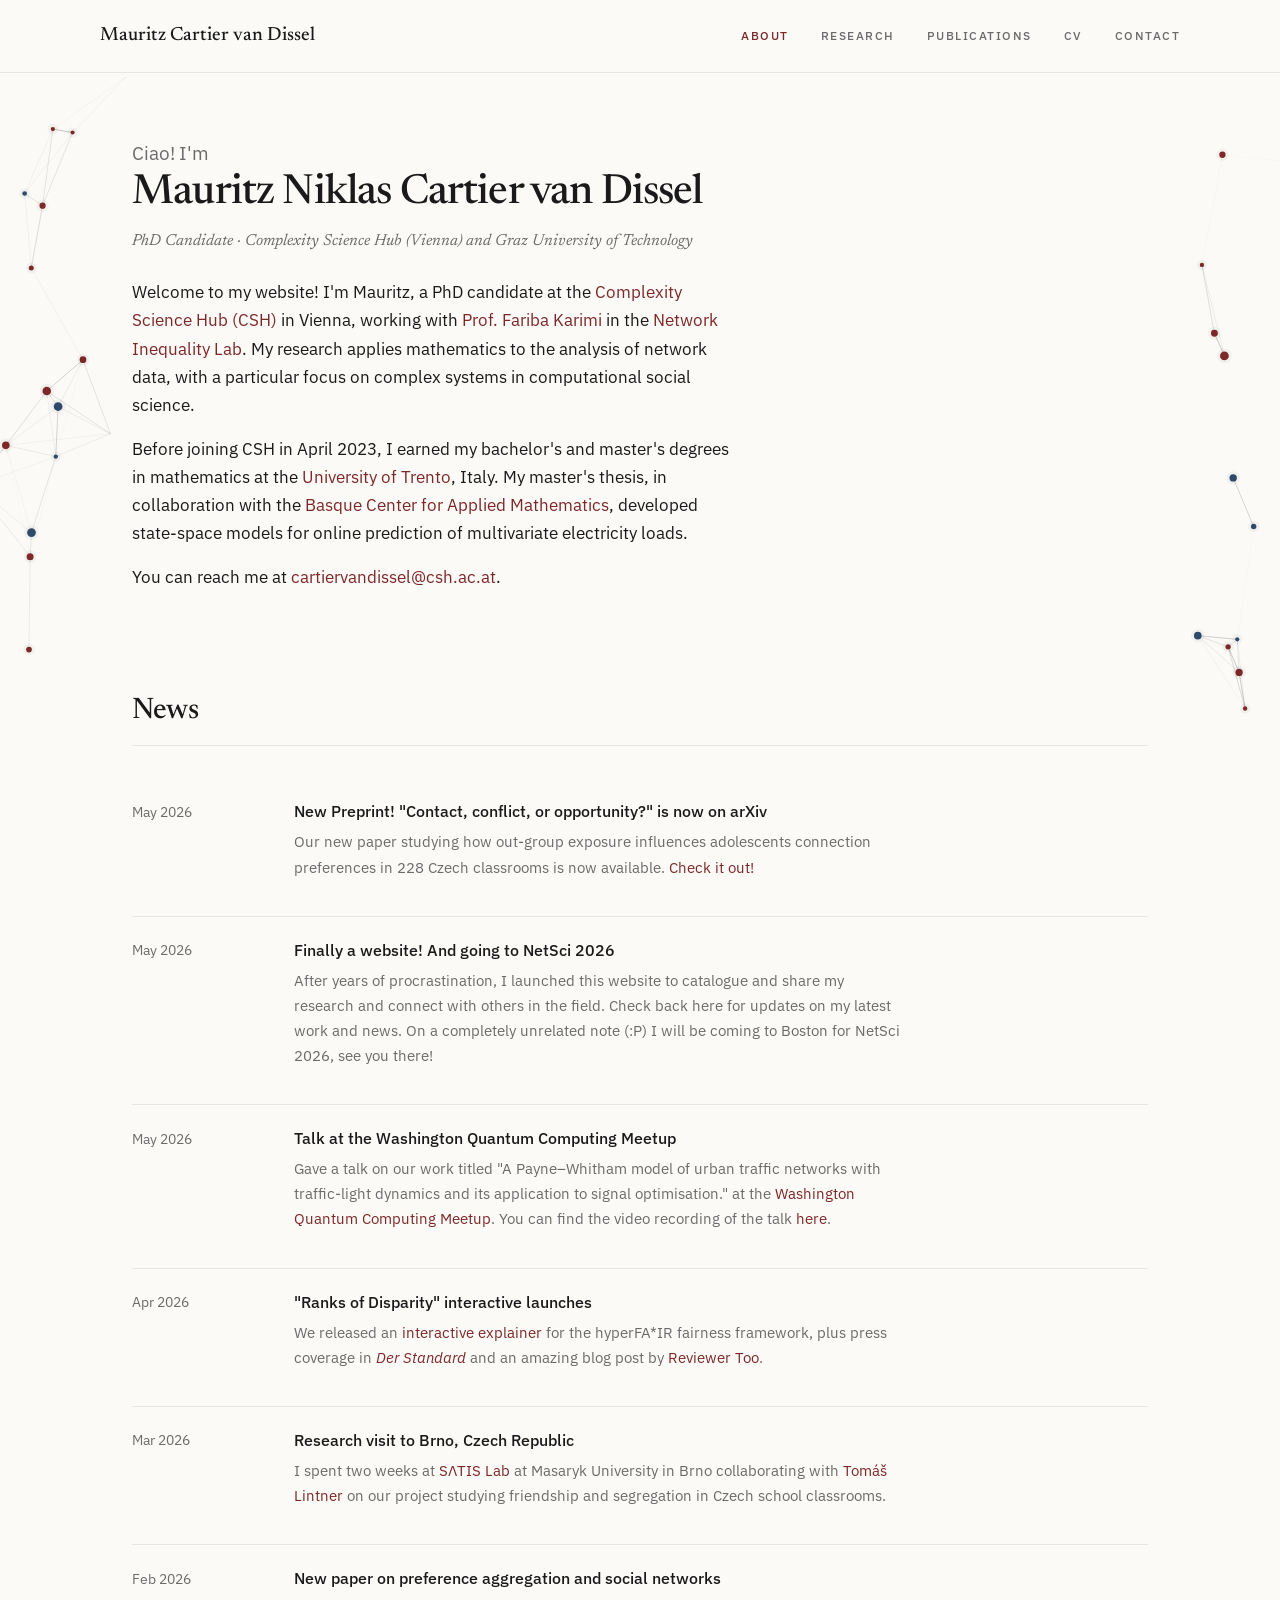
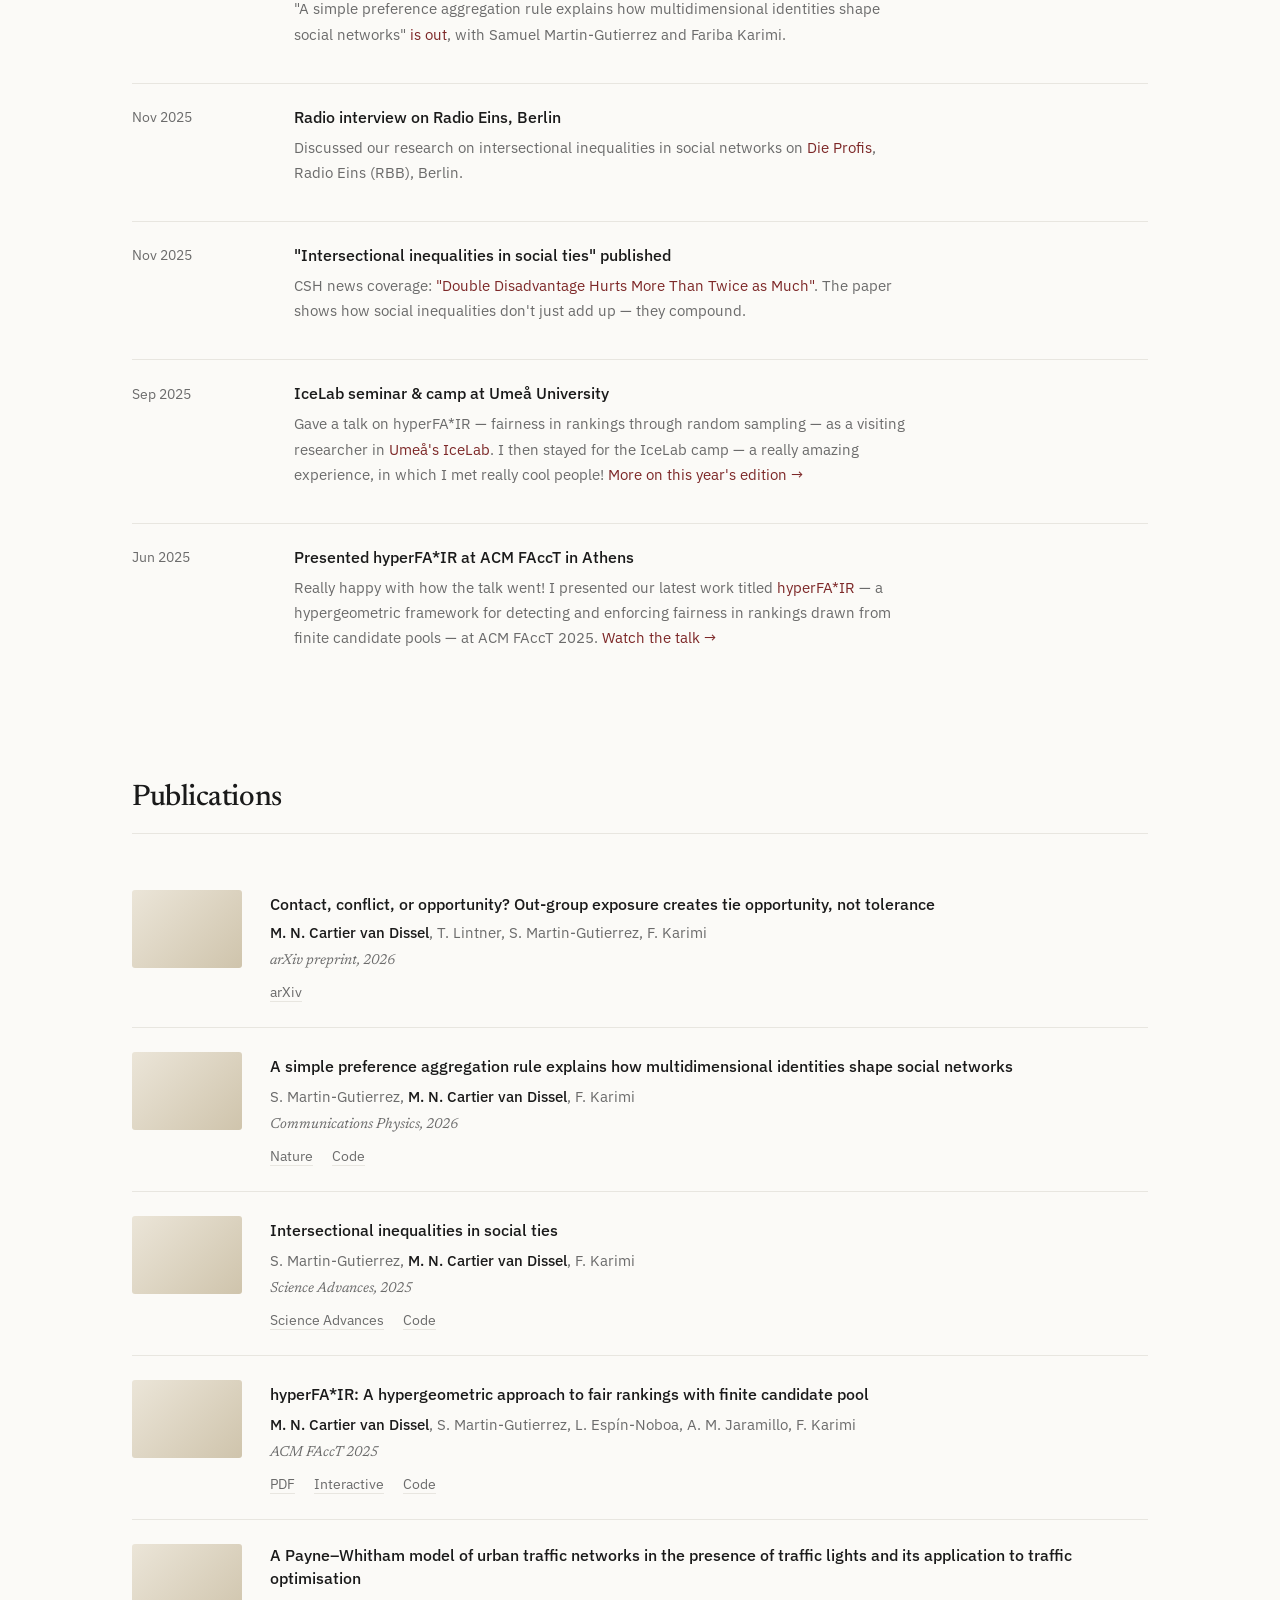
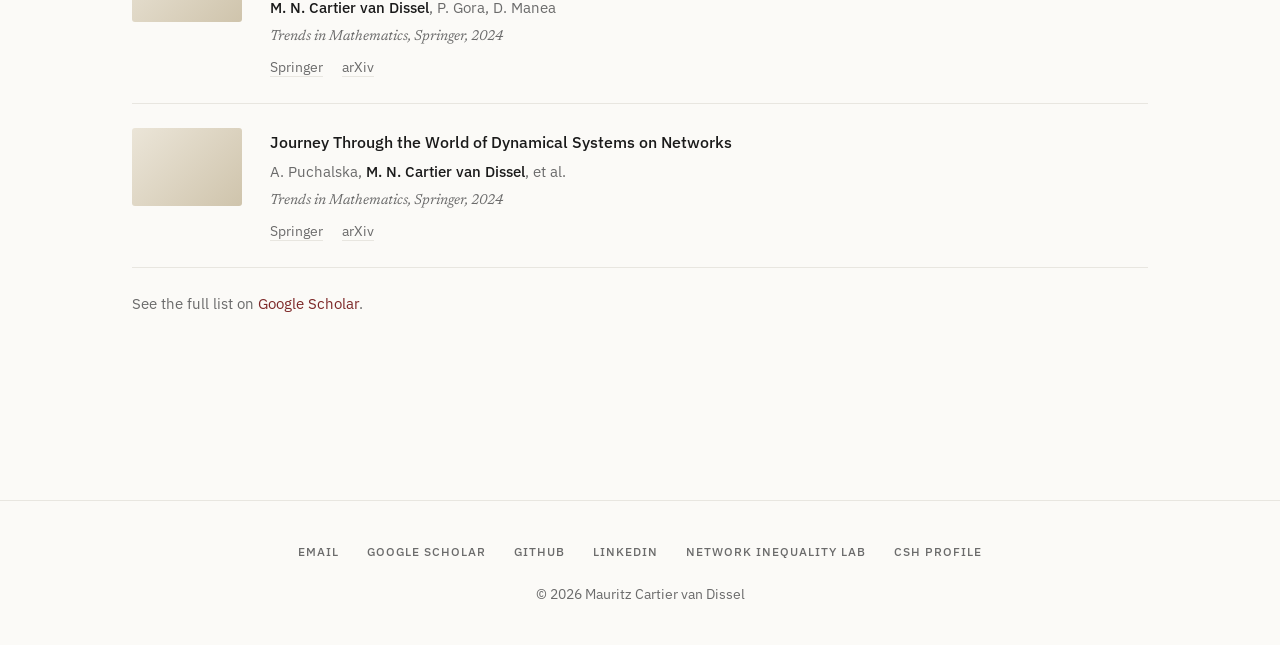
==== commit 3da9e5d3: "added acm" ====
--- a/index.html
+++ b/index.html
@@ -258,7 +258,7 @@
           <div class="authors">
             <span class="me">M. N. Cartier van Dissel</span>, S. Martin-Gutierrez, L. Espín-Noboa, A. M. Jaramillo, F. Karimi
           </div>
-          <div class="venue">FAccT 2025</div>
+          <div class="venue">ACM FAccT 2025</div>
           <div class="links">
             <a href="https://arxiv.org/pdf/2506.14349">PDF</a>
             <a href="https://vis.csh.ac.at/ranks-of-disparity/">Interactive</a>
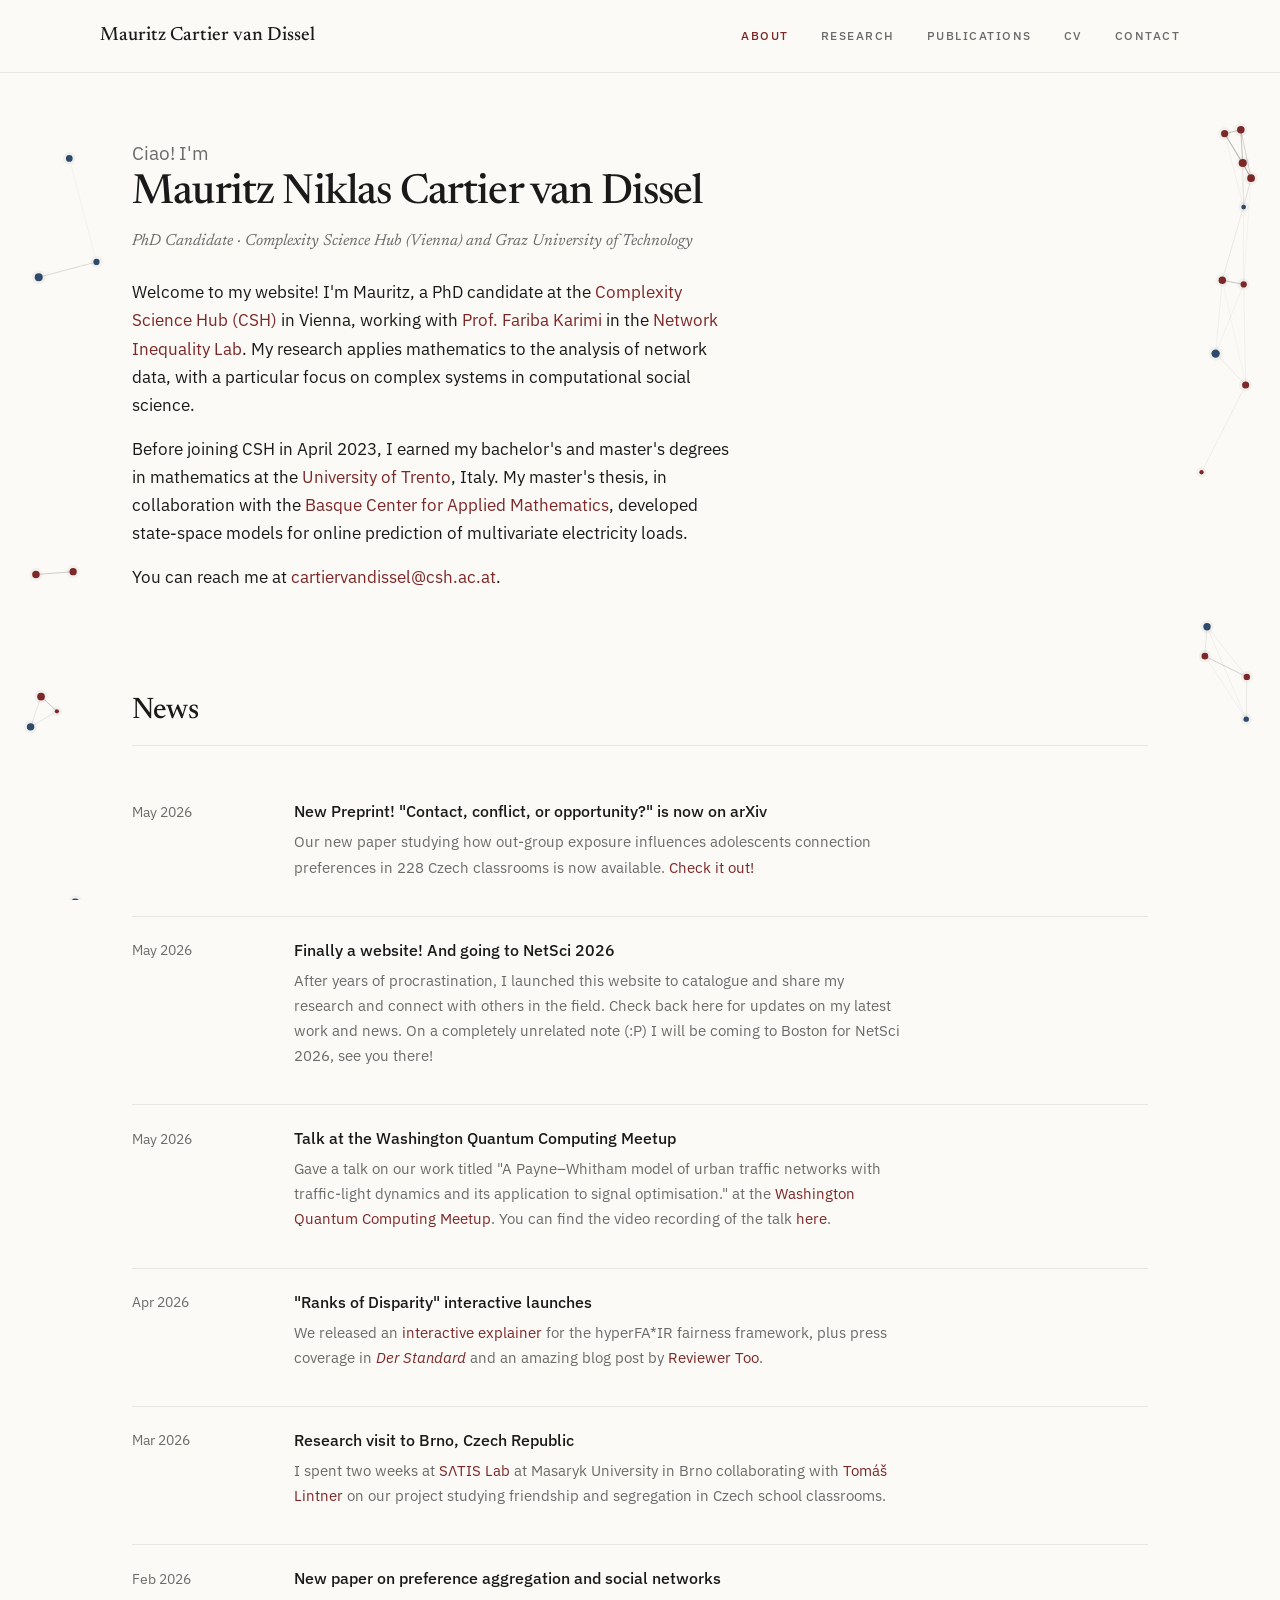
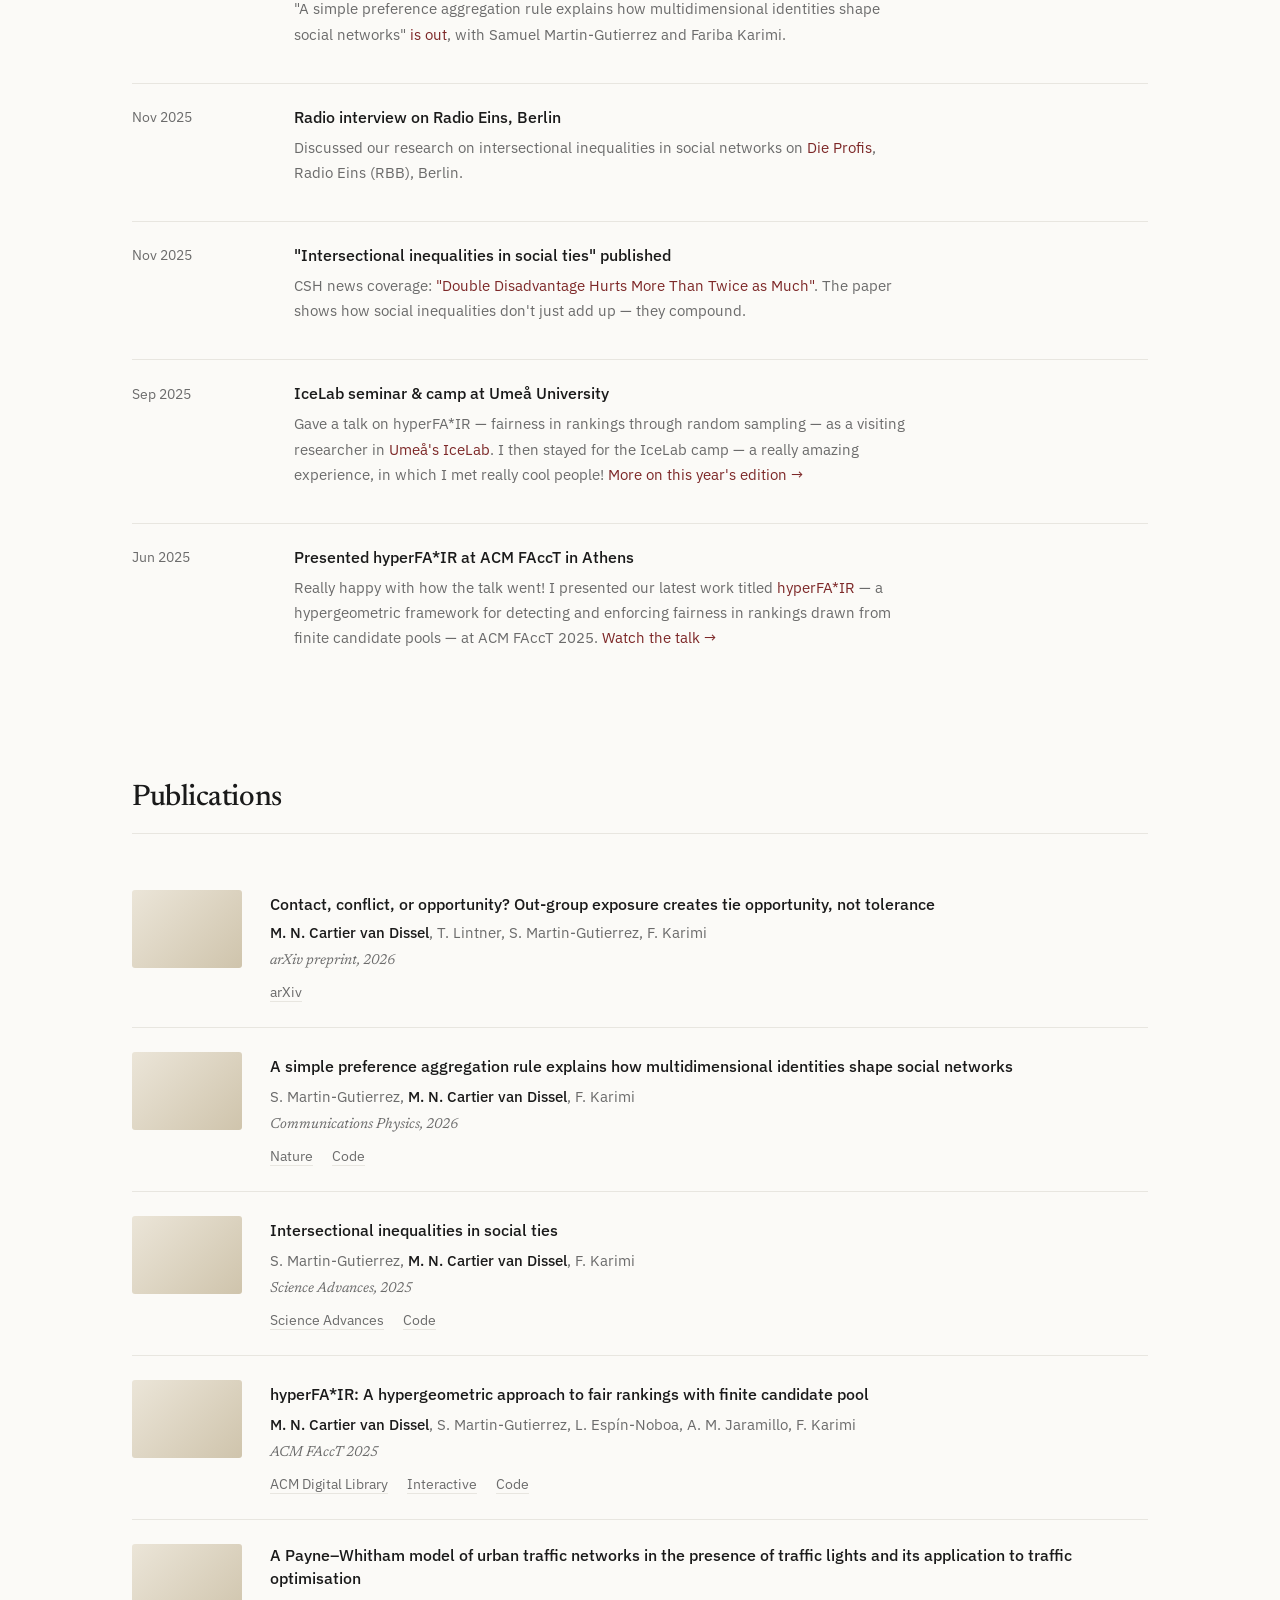
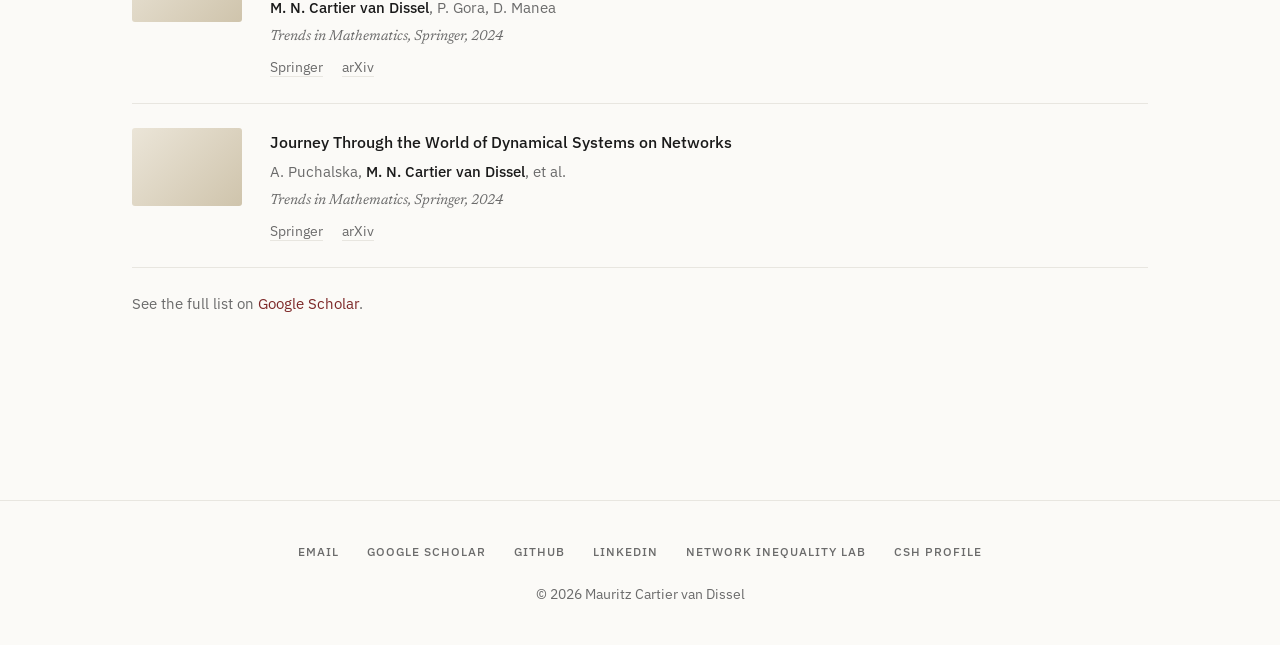
==== commit 43d26a32: "Update index.html" ====
--- a/index.html
+++ b/index.html
@@ -260,7 +260,7 @@
           </div>
           <div class="venue">ACM FAccT 2025</div>
           <div class="links">
-            <a href="https://arxiv.org/pdf/2506.14349">PDF</a>
+            <a href="https://dl.acm.org/doi/10.1145/3715275.3732143">ACM Digital Library</a>
             <a href="https://vis.csh.ac.at/ranks-of-disparity/">Interactive</a>
             <a href="https://github.com/CSHVienna/hyper_fair">Code</a>
           </div>
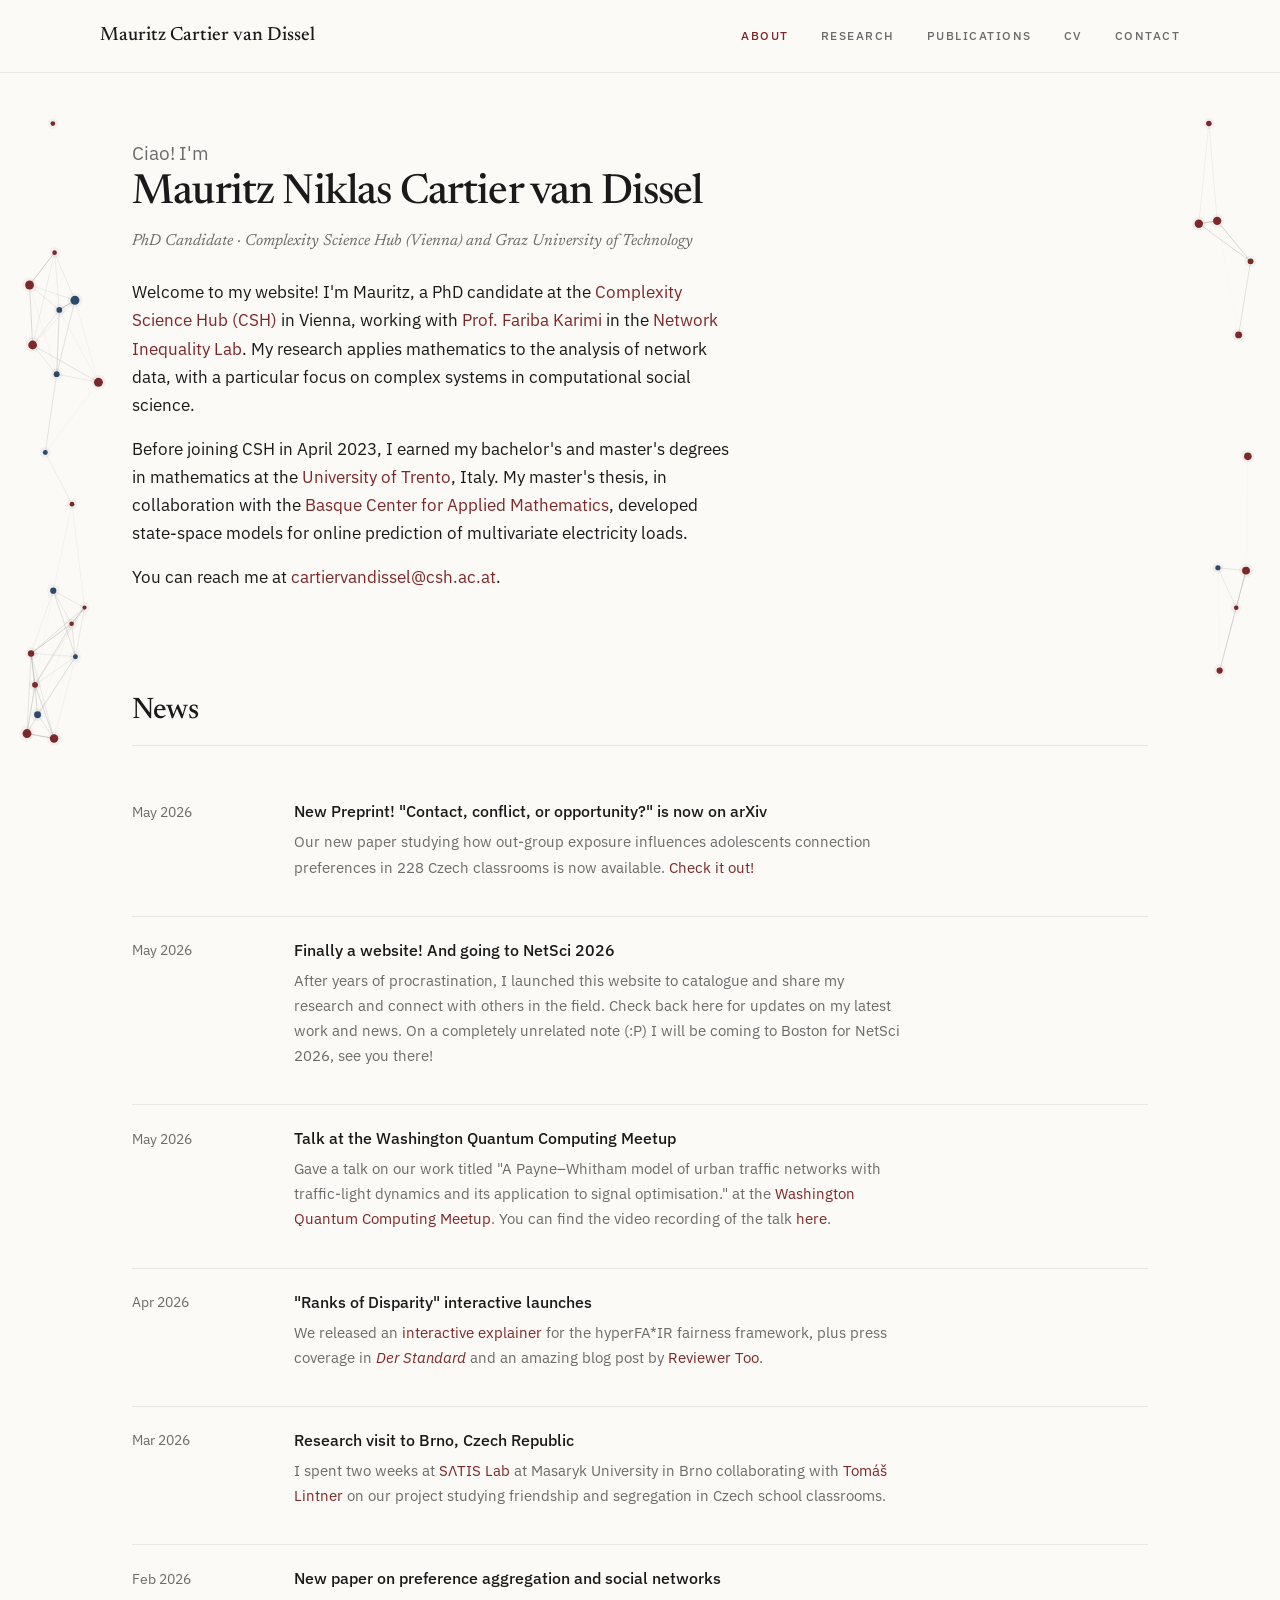
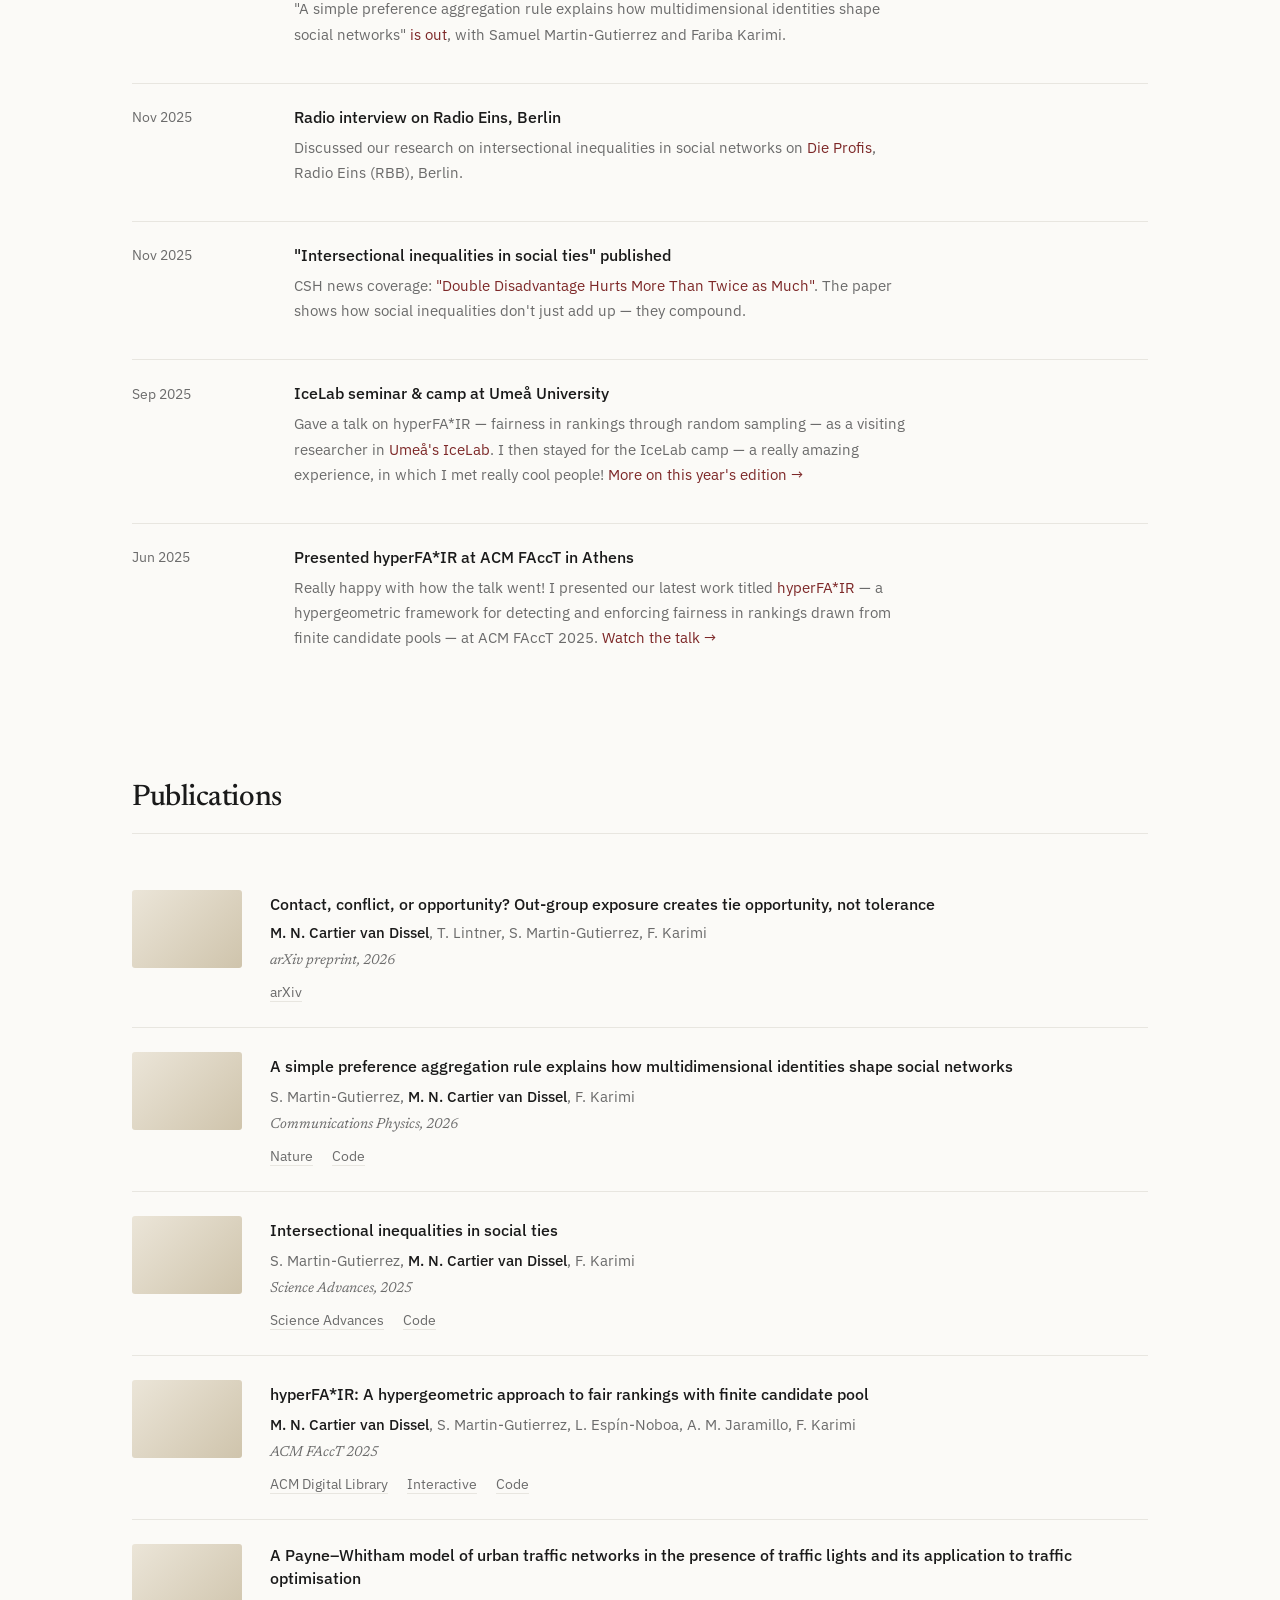
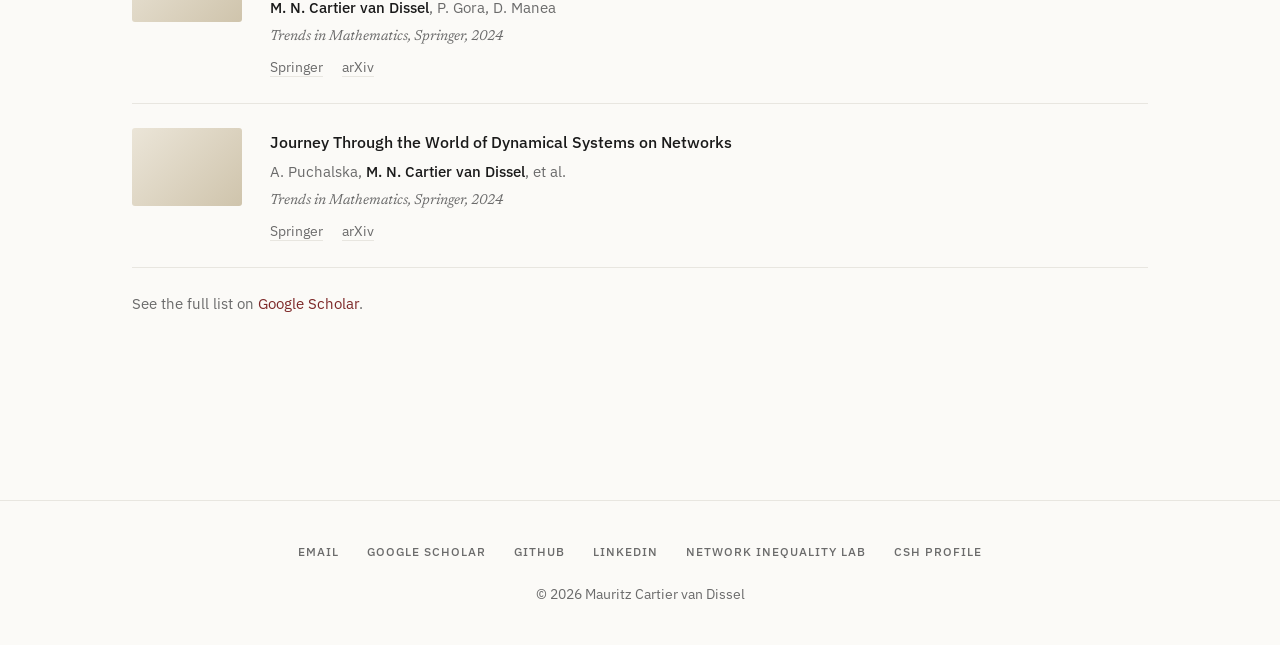
==== commit 4c1cedf5: "update youtube links" ====
--- a/index.html
+++ b/index.html
@@ -96,7 +96,7 @@
             <h3>Talk at the Washington Quantum Computing Meetup</h3>
             <p>
               Gave a talk on our work titled "A Payne–Whitham model of urban traffic networks with traffic-light dynamics and its application to signal optimisation." at the
-              <a href="https://www.meetup.com/washington-quantum-computing-meetup/events/314605147/?eventOrigin=group_past_events">Washington Quantum Computing Meetup</a>. You can find the video recording of the talk <a href="https://www.youtube.com/watch?v=SikmQ08hCIs&t=288s">here</a>.
+              <a href="https://www.meetup.com/washington-quantum-computing-meetup/events/314605147/?eventOrigin=group_past_events">Washington Quantum Computing Meetup</a>. You can find the video recording of the talk <a href="https://www.youtube.com/watch?v=SikmQ08hCIs">here</a>.
             </p>
           </div>
         </div>
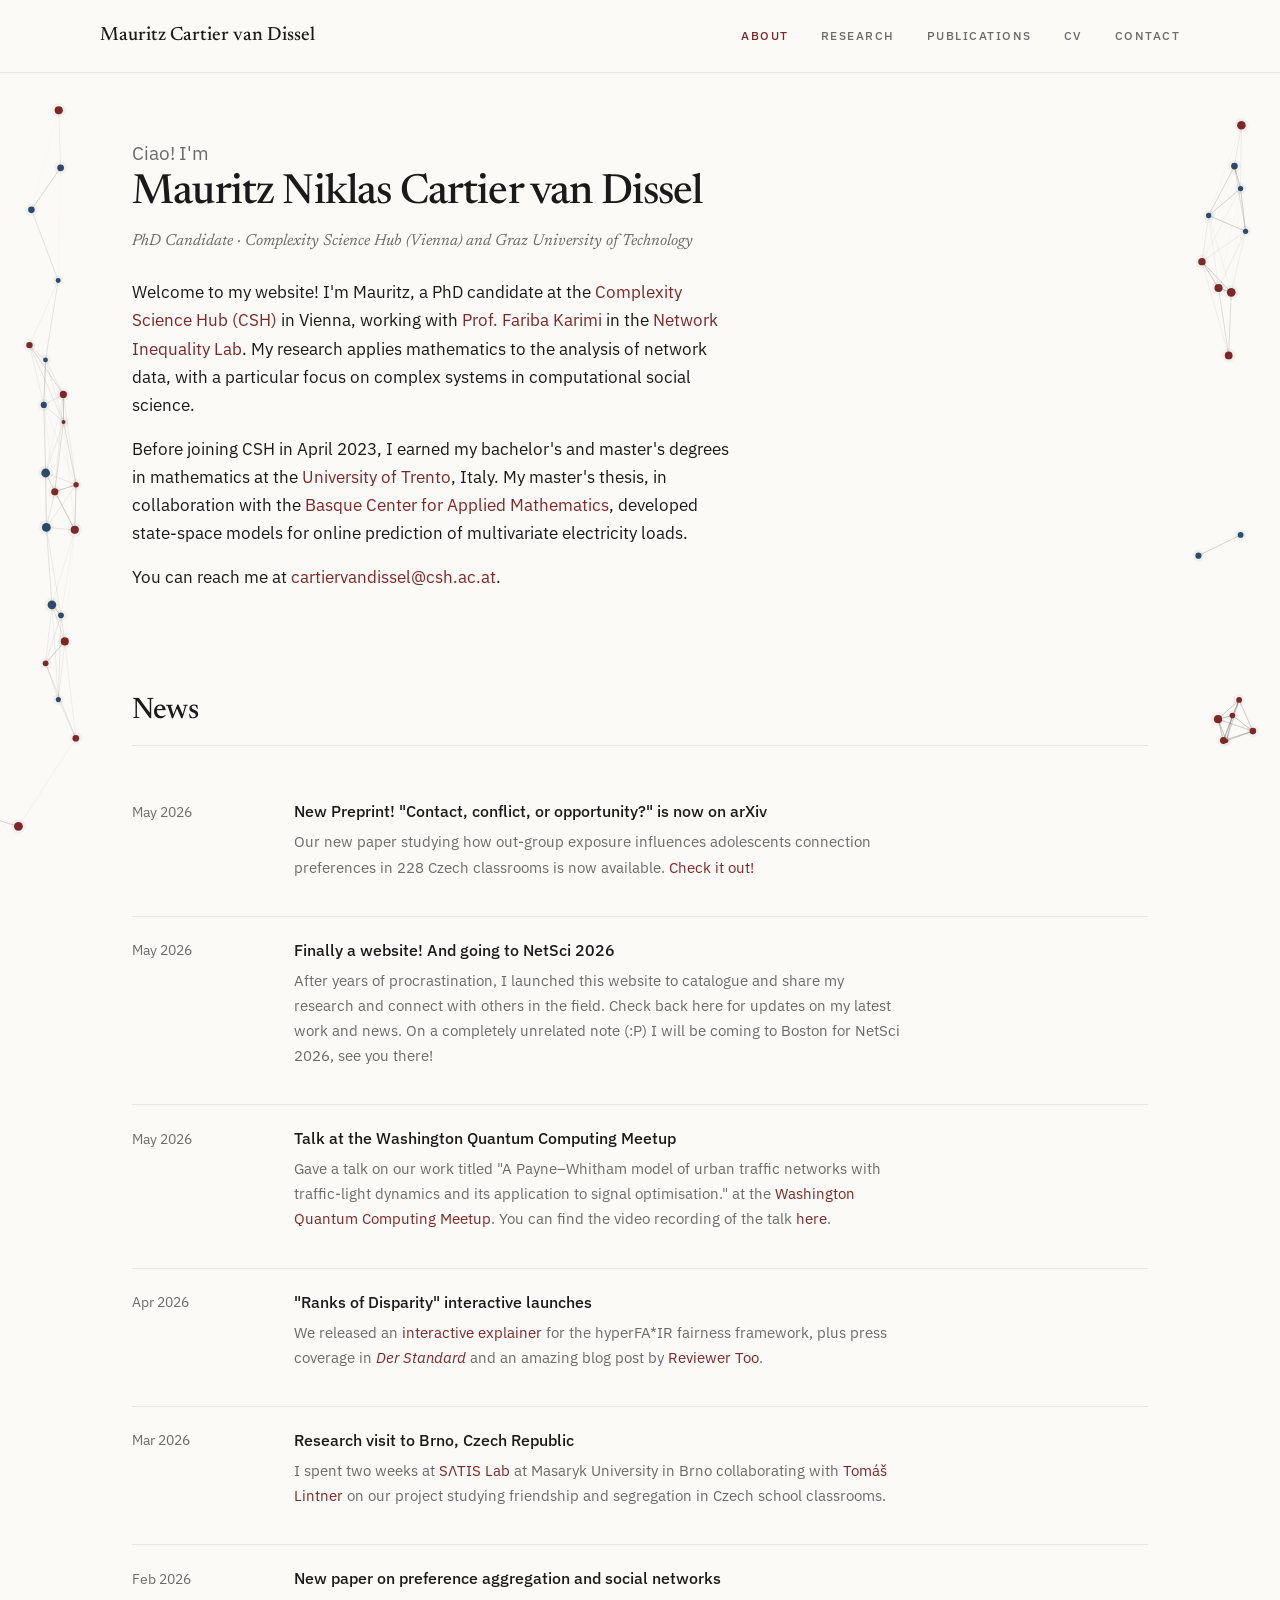
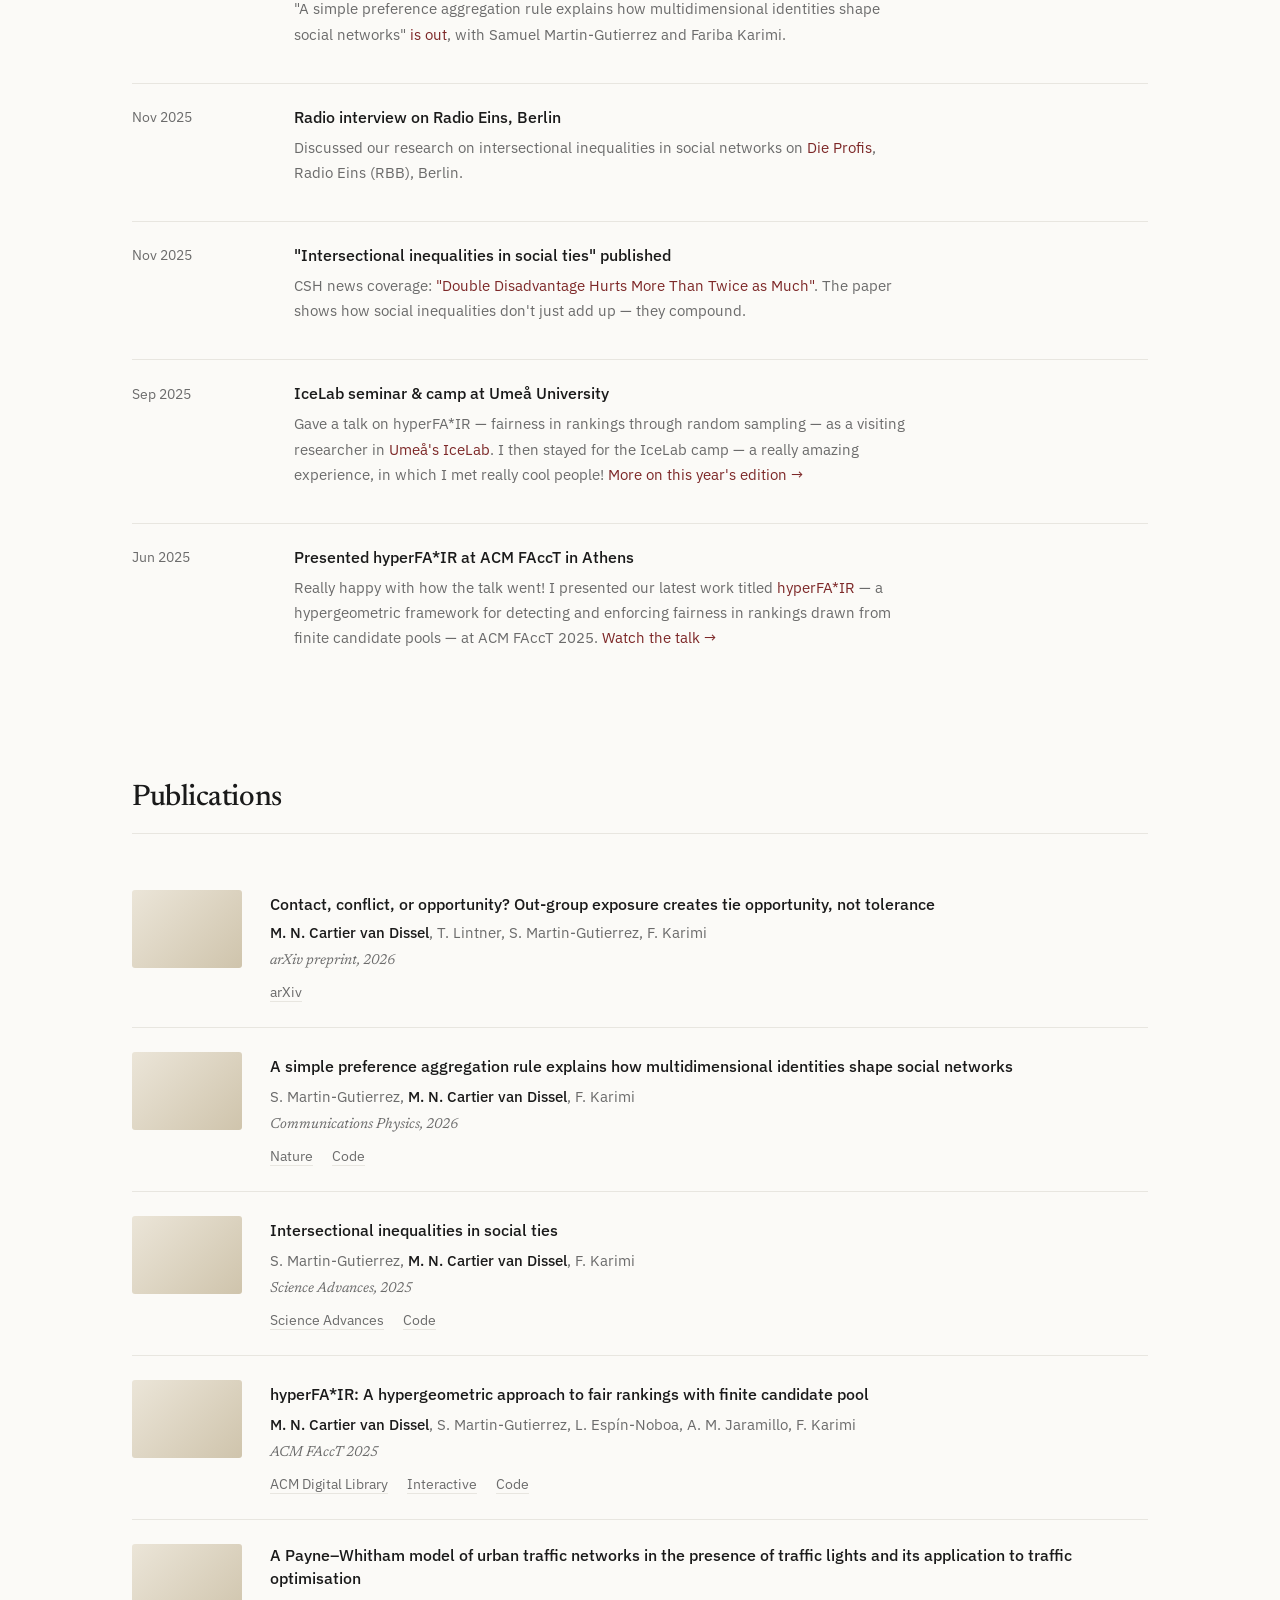
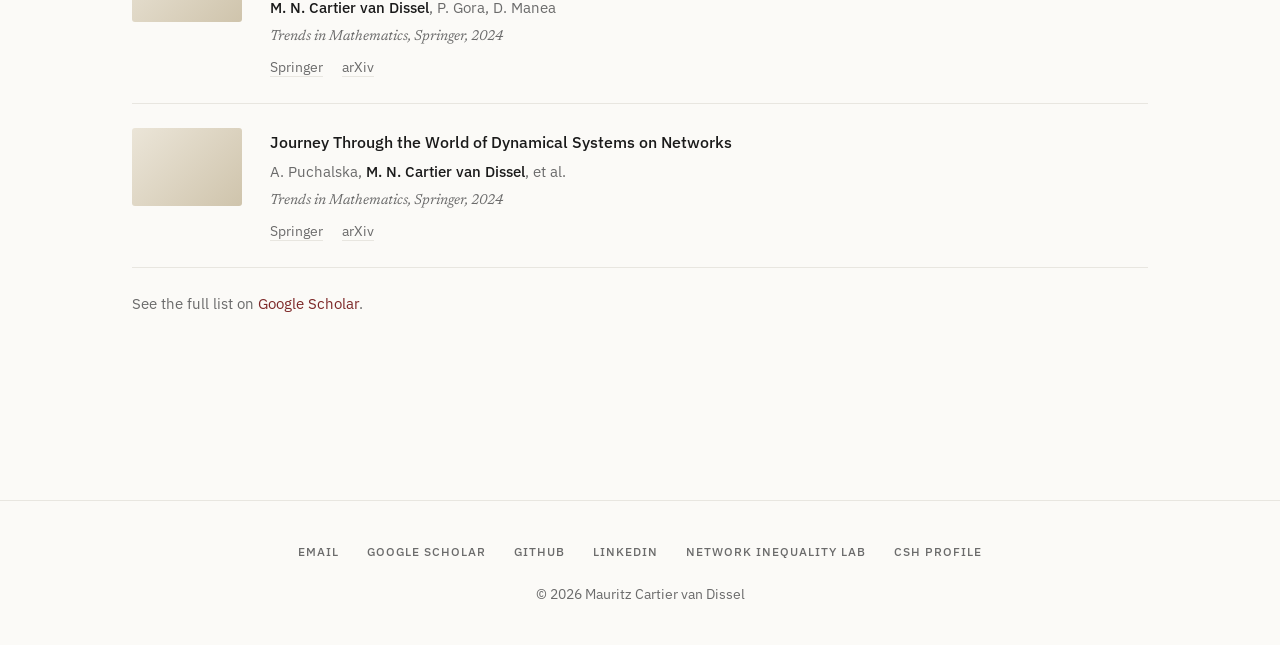
==== commit 52d3b0cf: "added meta for google" ====
--- a/index.html
+++ b/index.html
@@ -6,6 +6,7 @@
   <title>Mauritz Cartier van Dissel</title>
   <meta name="description" content="Mauritz Cartier van Dissel — PhD candidate in network science and complex systems at the Complexity Science Hub, Vienna." />
 
+  <meta name="google-site-verification" content="FVgHf22vXNBRZAOLDQOLjp2Y5xyjLpMhDwVTprJoJ14" />
   <link rel="preconnect" href="https://fonts.googleapis.com">
   <link rel="preconnect" href="https://fonts.gstatic.com" crossorigin>
   <link href="https://fonts.googleapis.com/css2?family=Newsreader:ital,wght@0,400;0,500;0,600;1,400&family=IBM+Plex+Sans:wght@400;500;600&display=swap" rel="stylesheet">
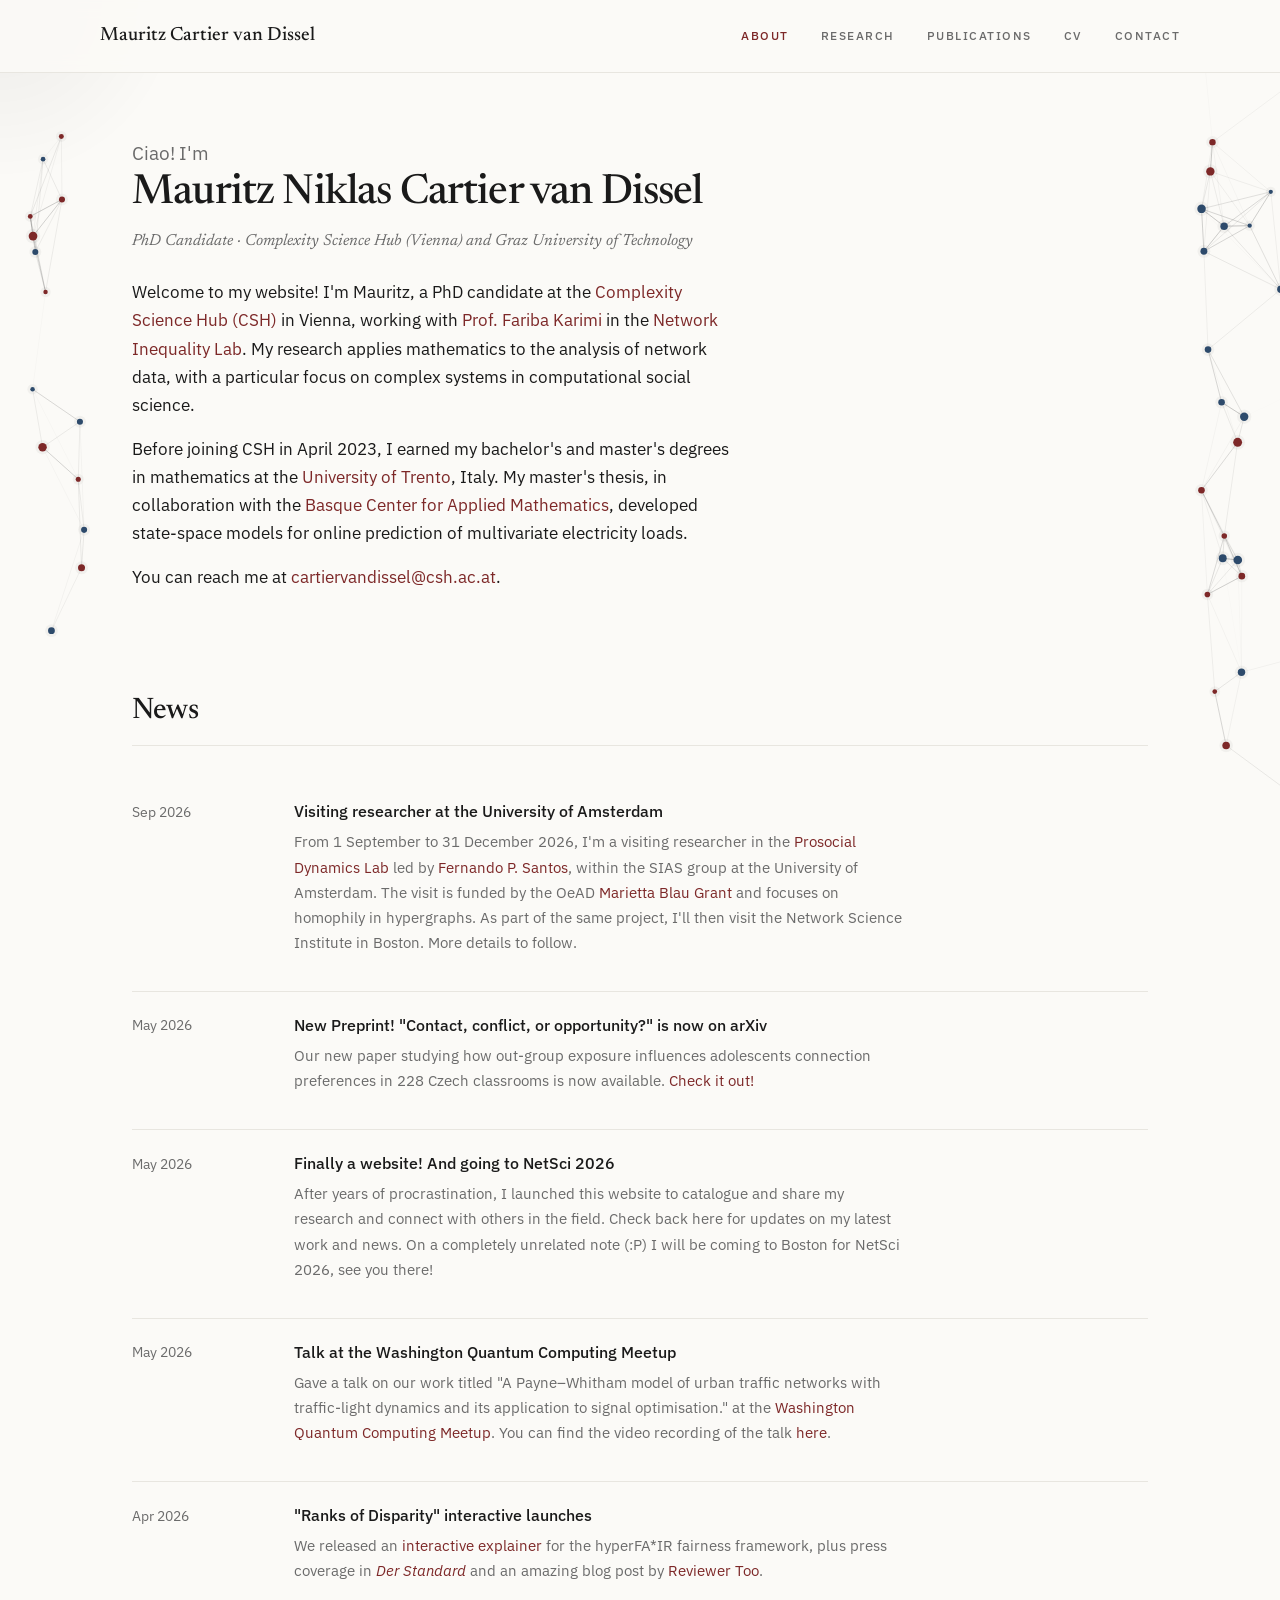
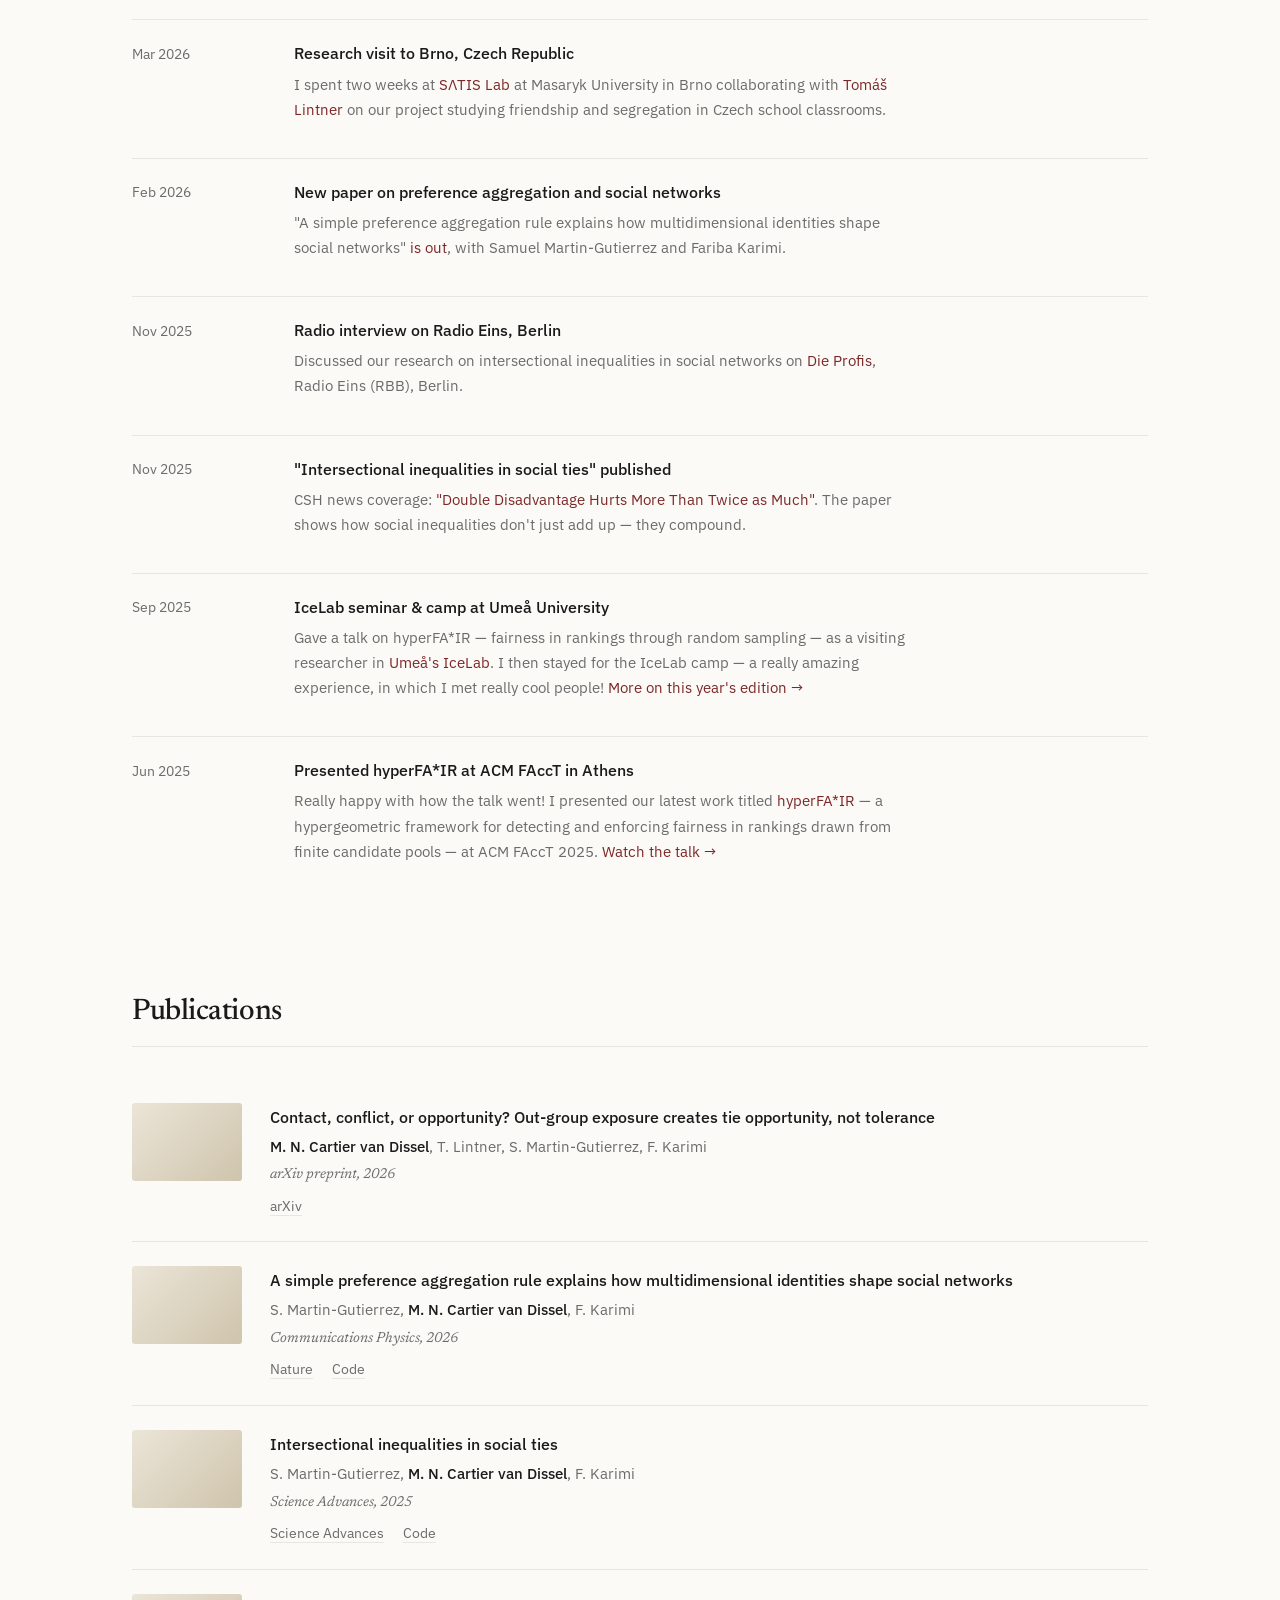
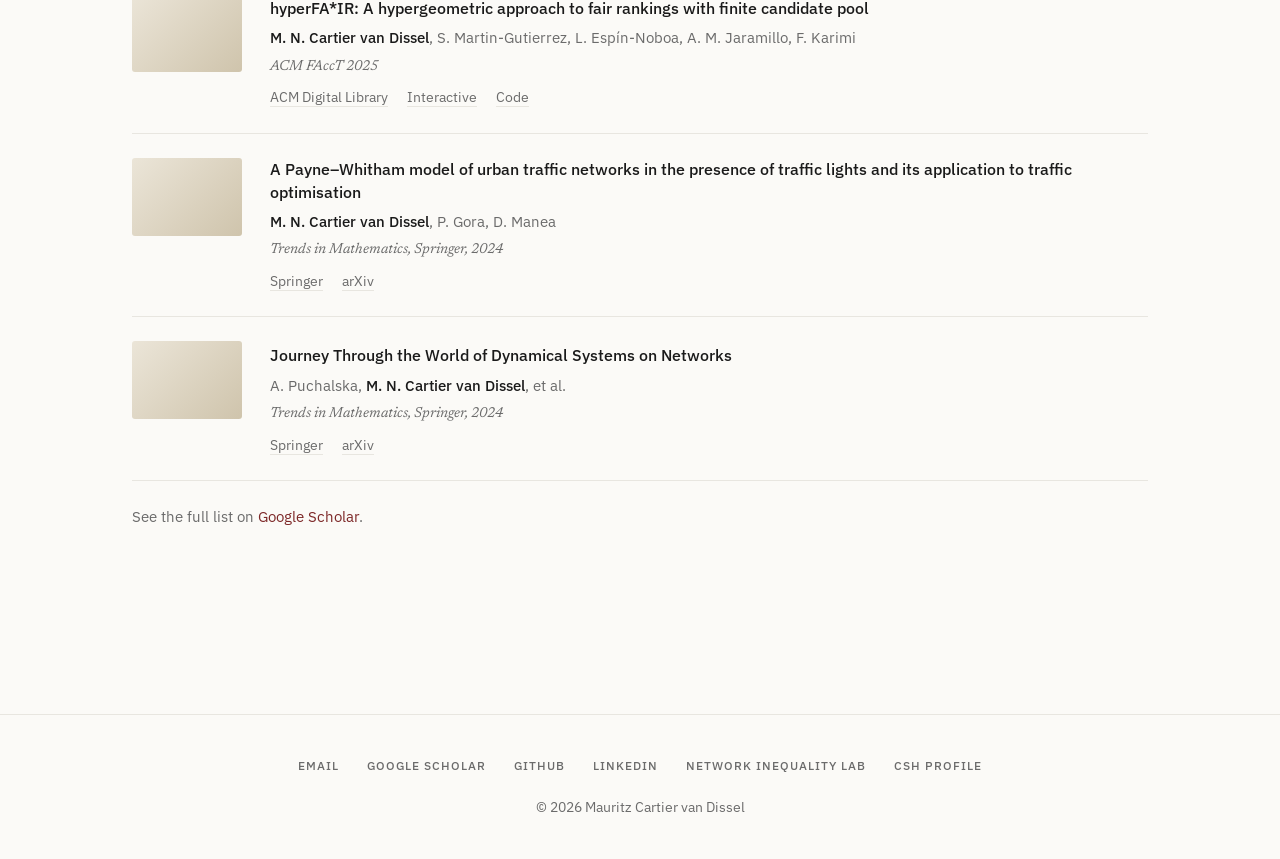
==== commit a661dd25: "add uva stay" ====
--- a/index.html
+++ b/index.html
@@ -72,6 +72,21 @@
       <div class="news-list">
 
         <div class="news-item">
+          <div class="date">Sep 2026</div>
+          <div>
+            <h3>Visiting researcher at the University of Amsterdam</h3>
+            <p>
+              From 1 September to 31 December 2026, I'm a visiting researcher in the
+              <a href="https://fp-santos.github.io/lab/">Prosocial Dynamics Lab</a> led by
+              <a href="https://fp-santos.github.io/">Fernando P. Santos</a>, within the SIAS group at the University of Amsterdam.
+              The visit is funded by the OeAD <a href="https://oead.at/en/outgoing/higher-education/scholarships-for-studying-abroad/marietta-blau-grant">Marietta Blau Grant</a>
+              and focuses on homophily in hypergraphs. As part of the same project, I'll then visit the Network Science Institute in Boston.
+              More details to follow.
+            </p>
+          </div>
+        </div>
+
+        <div class="news-item">
           <div class="date">May 2026</div>
           <div>
             <h3>New Preprint! "Contact, conflict, or opportunity?" is now on arXiv</h3>
